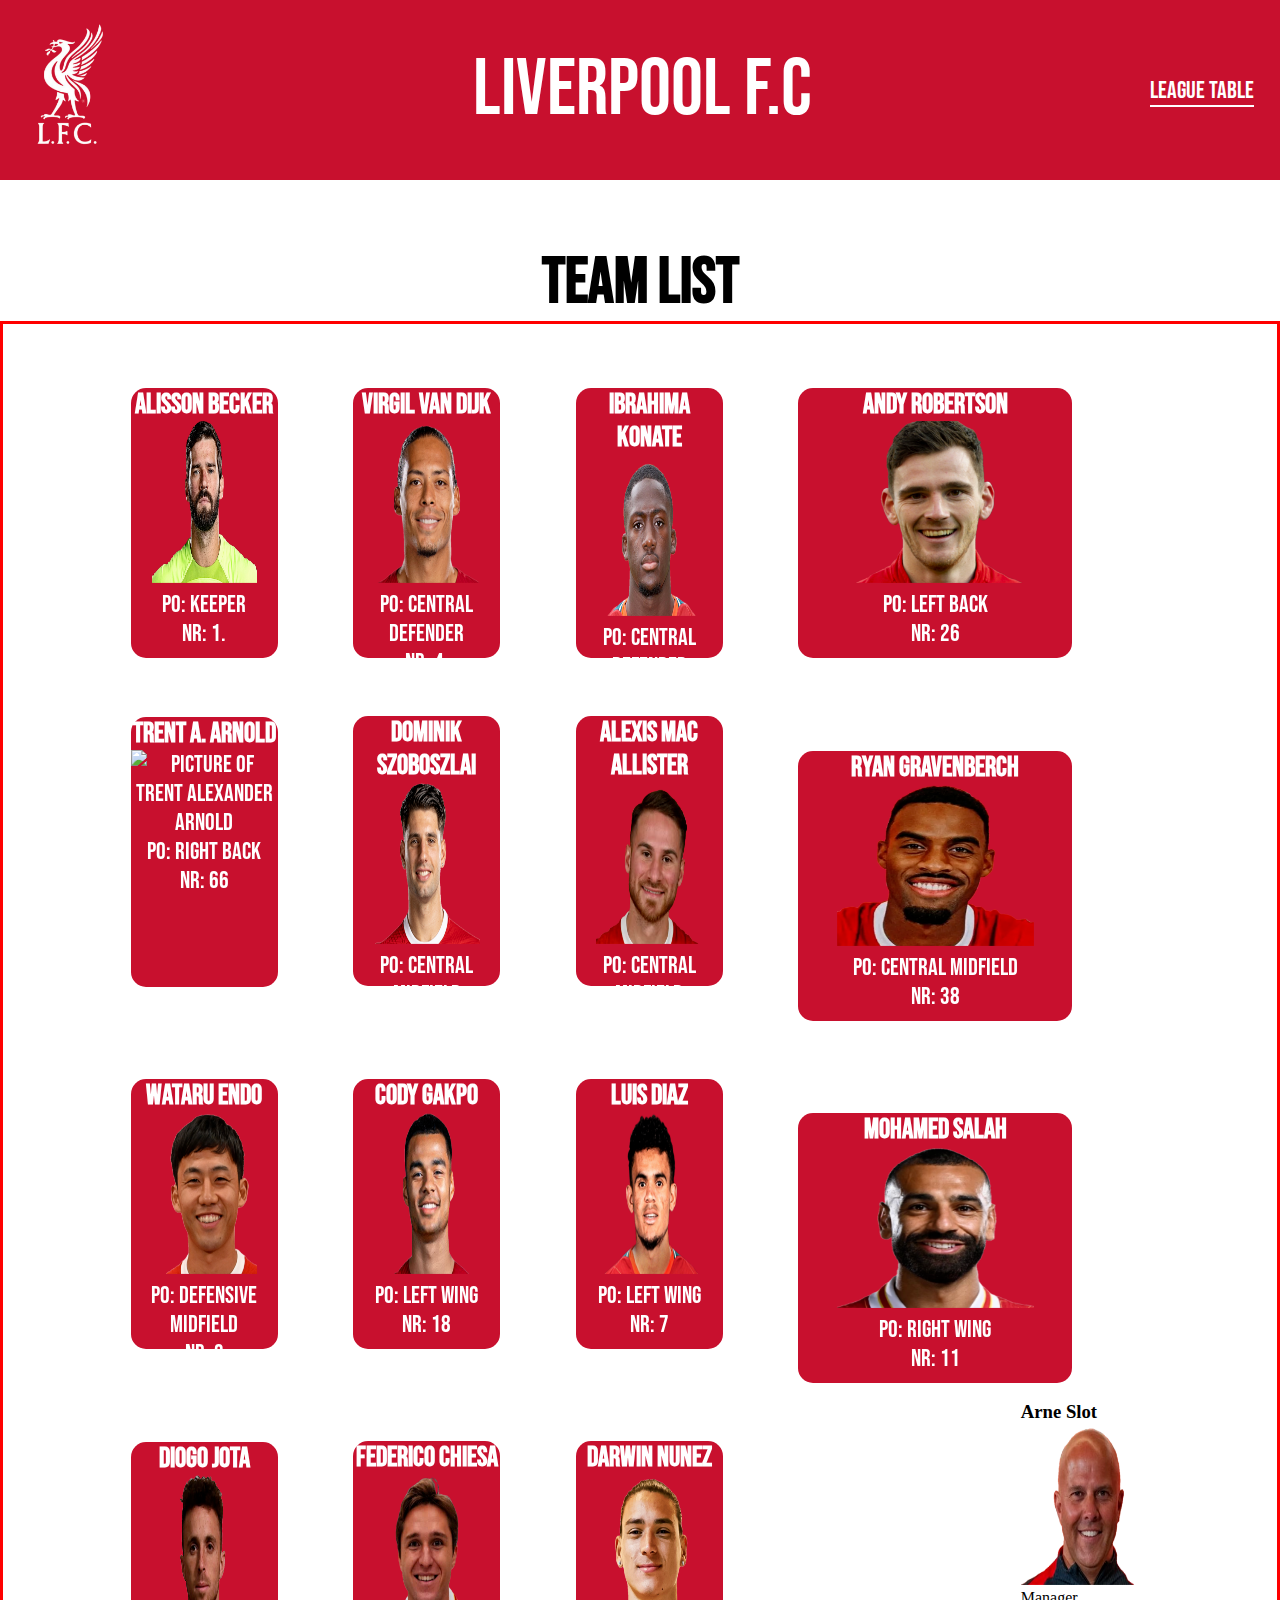
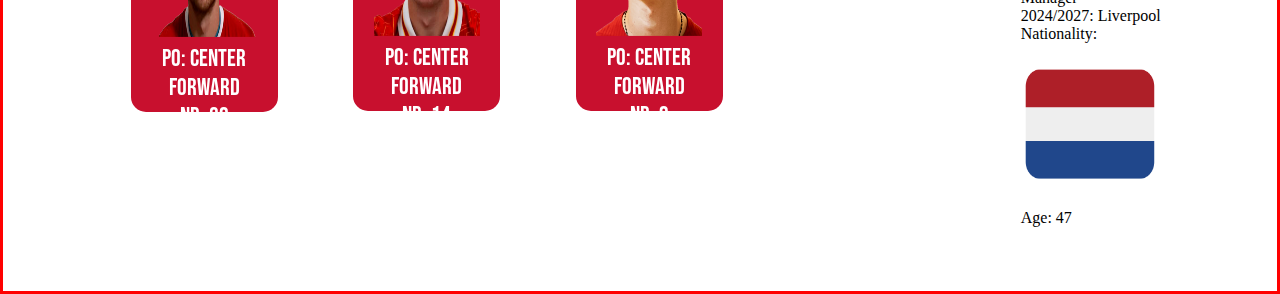
==== index.html @ 2ce4c12c "added the manager of the team" ====
<!DOCTYPE html>
<html lang="en">
<head>
    <meta charset="UTF-8">
    <meta name="viewport" content="width=device-width, initial-scale=1.0">
    <link rel="stylesheet" href="css/style.css">
    <title>Liverpool F.C</title>
</head>
<body>
    <!-- Header Section -->
    <header>
        <section class="header__section">
            <figure class="header__logo">
                <img src="/assets/logo/LFC logo.png" alt="liverpool fc logo" class="header__logo-img">
            </figure>
            <div role="heading" class="header__heading">Liverpool F.C</div>
            <nav class="header__nav">
                <ul class="header__nav-list">
                    <li><a href="#">League Table</a></li>
                </ul>
            </nav>
        </section>
    </header>
    
    <!-- Main Section -->
    <main>
        <header class="main__heading">
            <h1>Team List</h1>
        </header>
    
        <!-- Team Section -->
        <section class="team">
            <!-- Goalkeeper Section -->
            <section class="team__goalkeeper">
                <section class="team__goalkeeper-front">
                    <h3>Alisson Becker</h3>
                    <figure class="team__player-image">
                        <img src="/assets/images/alisson becker.png" alt="picture of Allison Becker">
                    </figure>
                    <p>PO: Keeper</p>
                    <p>NR: 1.</p>
                </section>
                <section class="team__goalkeeper-back">
                    <figure class="team__player-nationality">
                        <figcaption>Nationality:</figcaption>
                        <img src="/assets/images/brasil.png" alt="brazil flag image">
                    </figure>
                    <p>Age: 32</p>
                </section>
            </section>

            <!-- Defender Section -->
    
            <!-- Virgil Van Dijk Section -->
            <section class="team__defender team__defender--one">
                <section class="team__defender-front">
                    <h3>Virgil Van Dijk</h3>
                    <figure class="team__player-image">
                        <img src="/assets/images/virgil van dijk.png" alt="Picture of Virgil Van Dijk">
                    </figure>
                    <p>PO: Central defender</p>
                    <p>NR: 4.</p>
                </section>
                <section class="team__defender-back">
                    <figure class="team__player-nationality">
                        <figcaption>Nationality:</figcaption>
                        <img src="/assets/images/nederland.png" alt="Picture of Dutch flag">
                    </figure>
                    <p>Age: 33</p>
                </section>
            </section>
    
            <!-- Ibrahima Konaté Section -->
            <section class="team__defender team__defender--two">
                <section class="team__defender-front">
                    <h3>Ibrahima Konate</h3>
                    <figure class="team__player-image">
                        <img src="/assets/images/ibrahima konaté.png" alt="Picture of Ibrahima Konaté">
                    </figure>
                    <p>PO: Central defender</p>
                    <p>NR: 5</p>
                </section>
                <section class="team__defender-back">
                    <figure class="team__player-nationality">
                        <figcaption>Nationality:</figcaption>
                        <img src="/assets/images/french.png" alt="Picture of the French flag">
                    </figure>
                    <p>Age: 25</p>
                </section>
            </section>
    
            <!-- Andy Robertson Section -->
            <section class="team__defender team__defender--three">
                <section class="team__defender-front">
                    <h3>Andy Robertson</h3>
                    <figure class="team__player-image">
                        <img src="/assets/images/andy robertson.png" alt="Picture of Andy Robertson">
                    </figure>
                    <p>PO: Left back</p>
                    <p>NR: 26</p>
                </section>
                <section class="team__defender-back">
                    <figure class="team__player-nationality">
                        <figcaption>Nationality:</figcaption>
                        <img src="/assets/images/scotland.png" alt="Picture of the Scottish flag">
                    </figure>
                    <p>Age: 30</p>
                </section>
            </section>
    
            <!-- Trent Alexander-Arnold Section -->
            <section class="team__defender team__defender--four">
                <section class="team__defender-front">
                    <h3>Trent A. Arnold</h3>
                    <figure class="team__player-image">
                        <img src="/assets/images/Trent Arnold.png" alt="Picture of Trent Alexander Arnold">
                    </figure>
                    <p>PO: Right back</p>
                    <p>NR: 66</p>
                </section>
                <section class="team__defender-back">
                    <figure class="team__player-nationality">
                        <figcaption>Nationality:</figcaption>
                        <img src="/assets/images/storbrittania.png" alt="Picture of the English flag">
                    </figure>
                    <p>Age: 26</p>
                </section>
            </section>

            <!-- Midfield Section -->

            <!-- Dominik Szoboszlai Section -->
            <section class="team__midfield team__midfield--one">
                <section class="team__midfield-front">
                    <h3>Dominik Szoboszlai</h3>
                    <figure class="team__player-image">
                        <img src="/assets/images/dominik szoboszlai.png" alt="Picture of dominik Szoboszlai">
                    </figure>
                    <p>PO: Central Midfield</p>
                    <p>NR: 8</p>
                </section>
                <section class="team__midfield-back">
                    <figure class="team__player-nationality">
                        <figcaption>Nationality:</figcaption>
                        <img src="/assets/images/Ungarn.png" alt="Picture of the hungary flag">
                    </figure>
                    <p>Age: 24</p>
                </section>
            </section>

            <!-- Alexis Mac Allister Section -->
            <section class="team__midfield team__midfield--two">
                <section class="team__midfield-front">
                    <h3>Alexis mac Allister</h3>
                    <figure class="team__player-image">
                        <img src="/assets/images/alexis mac allister.png" alt="Picture of alexis Mac Allister">
                    </figure>
                    <p>PO: Central Midfield</p>
                    <p>NR: 10</p>
                </section>
                <section class="team__midfield-back">
                    <figure class="team__player-nationality">
                        <figcaption>Nationality:</figcaption>
                        <img src="/assets/images/Argentina.png" alt="Picture of the argentinian flag">
                    </figure>
                    <p>Age: 25</p>
                </section>
            </section>

            <!-- Ryan Gravenberch Section-->
            <section class="team__midfield team__midfield--three">
                <section class="team__midfield-front">
                    <h3>Ryan Gravenberch</h3>
                    <figure class="team__player-image">
                        <img src="/assets/images/ryan gravenberch.png" alt="Picture of Ryan Gravenberch">
                    </figure>
                    <p>PO: Central Midfield</p>
                    <p>NR: 38</p>
                </section>
                <section class="team__midfield-back">
                    <figure class="team__player-nationality">
                        <figcaption>Nationality:</figcaption>
                        <img src="/assets/images/nederland.png" alt="Picture of the Dutch flag">
                    </figure>
                    <p>Age: 22</p>
                </section>
            </section>

            <!--  Wataru Endo Section -->
            <section class="team__midfield team__midfield--four">
                <section class="team__midfield-front">
                    <h3>Wataru Endo</h3>
                    <figure class="team__player-image">
                        <img src="/assets/images/wataru endo.png" alt="Picture of Wataru Endo">
                    </figure>
                    <p>PO: Defensive Midfield</p>
                    <p>NR: 3</p>
                </section>
                <section class="team__midfield-back">
                    <figure class="team__player-nationality">
                        <figcaption>Nationality:</figcaption>
                        <img src="/assets/images/japan.png" alt="Picture of the flag of Japan">
                    </figure>
                    <p>Age: 31</p>
                </section>
            </section>

            <!-- Forward Section -->

            <!-- Cody Gakpo Section -->
            <section class="team__forward team__forward--one">
                <section class="team__forward-front">
                    <h3>Cody Gakpo</h3>
                    <figure class="team__player-image">
                        <img src="/assets/images/cody gakpo.png" alt="Picture of Cody Gakpo">
                    </figure>
                    <p>PO: Left Wing</p>
                    <p>NR: 18</p>
                </section>
                <section class="team__forward-back">
                    <figure class="team__player-nationality">
                        <figcaption>Nationality:</figcaption>
                        <img src="/assets/images/nederland.png" alt="Picture of the Dutch flag">
                    </figure>
                    <p>Age: 25</p>
                </section>
            </section>

             <!-- Luis Diaz Section -->
            <section class="team__forward team__forward--two">
                <section class="team__forward-front">
                    <h3>Luis Diaz</h3>
                    <figure class="team__player-image">
                        <img src="/assets/images/luis diaz.png" alt="Picture of luis diaz">
                    </figure>
                    <p>PO: Left Wing</p>
                    <p>NR: 7</p>
                </section>
                <section class="team__forward-back">
                    <figure class="team__player-nationality">
                        <figcaption>Nationality:</figcaption>
                        <img src="/assets/images/Colombia.png" alt="Picture of the colombian flag">
                    </figure>
                    <p>Age: 27</p>
                </section>
            </section>

            <!-- Mohamed Salah Section -->
            <section class="team__forward team__forward--three">
                <section class="team__forward-front">
                    <h3>Mohamed Salah</h3>
                    <figure class="team__player-image">
                        <img src="/assets/images/mohamed salah.png" alt="Picture of Mohamed Salah">
                    </figure>
                    <p>PO: Right Wing</p>
                    <p>NR: 11</p>
                </section>
                <section class="team__forward-back">
                    <figure class="team__player-nationality">
                        <figcaption>Nationality:</figcaption>
                        <img src="/assets/images/Egypt.png" alt="Picture of the egyptian flag">
                    </figure>
                    <p>Age: 32</p>
                </section>
            </section>
            
            <!-- Diogo jota Section -->
             <section class="team__forward team__forward--four">
                <section class="team__forward-front">
                    <h3>Diogo Jota</h3>
                    <figure class="team__player-image">
                        <img src="/assets/images/diogo jota.png" alt="Picture of Diogo Jota">
                    </figure>
                    <p>PO: Center Forward</p>
                    <p>NR: 20</p>
                </section>
                <section class="team__forward-back">
                    <figure class="team__player-nationality">
                        <figcaption>Nationality:</figcaption>
                        <img src="/assets/images/Portugal.png" alt="Picture of the portugal Flag">
                    </figure>
                    <p>Age: 28</p>
                </section>
             </section>

             <!-- Federico Chiesa Section -->
              <section class="team__forward team__forward--five">
                <section class="team__forward-front">
                    <h3>Federico Chiesa</h3>
                    <figure class="team__player-image">
                        <img src="/assets/images/federico chiesa.png" alt="Picture of Federico Chiesa">
                    </figure>
                    <p>PO: Center Forward</p>
                    <p>NR: 14</p>
                </section>
                <section class="team__forward-back">
                    <figure class="team__player-nationality">
                        <figcaption>Nationality</figcaption>
                        <img src="/assets/images/Italia.png" alt="Picture of the Italian flag">
                    </figure>
                    <p>Age: 27</p>
                </section>
              </section>

              <!-- Darwin Nunez Section -->
               <section class="team__forward team__forward--six">
                <section class="team__forward-front">
                    <h3>Darwin Nunez</h3>
                    <figure class="team__player-image">
                        <img src="/assets/images/darwin nunez.png" alt="Picture of Darwin Nunez">
                    </figure>
                    <p>PO: Center Forward</p>
                    <p>NR: 9</p>
                </section>
                <section class="team__forward-back">
                    <figure class="team__player-nationality">
                        <figcaption>Nationality:</figcaption>
                        <img src="/assets/images/Uruguay.png" alt="Picture of the uruguay flag">
                    </figure>
                    <p>Age: 25</p>
                </section>
               </section>

                <!-- Manager Section -->

                 <!-- Arne Slot Section -->
                  <section class="team__manager--one">
                    <section class="team__manager-front">
                        <h3>Arne Slot</h3>
                        <figure class="team__player-image">
                            <img src="/assets/images/arne slot.png" alt="Picture of Arne Slot">
                        </figure>
                        <p>Manager</p>
                        <p>2024/2027: Liverpool</p>
                    </section>
                    <section class="team__manager-back">
                        <figure class="team__player-nationality">
                            <figcaption>Nationality:</figcaption>
                            <img src="/assets/images/nederland.png" alt="Picture of the Dutch flag">
                        </figure>
                        <p>Age: 47</p>
                    </section>
                  </section>
        </section>
    </main>
</body>
</html>
---- css/style.css ----
/* Universal styles */
* {
    box-sizing: border-box;
    margin: 0;
    padding: 0;
}
@font-face {
    font-family: "bebas";
    src: url("/assets/fonts/bebas-regular.ttf") format(truetype);
}
body {

}
/* Header */
header {
    position: sticky;
    z-index: 100;
    top: 0;
}

.header__section {
    display: flex;
    justify-content: space-between;
    background-color: rgb(200, 16, 46);
    width: 100%;
    height: 20vh;
}

.header__logo {
    align-content: center;
}

.header__logo-img {
    height: 15vh;
    width: 100%;
}

.header__heading {
    font-family: "bebas";
    font-size: 5rem;
    color: white;
    align-self: center;
}

.header__nav {
    align-self: center;
    font-size: 1.5rem;
    margin-right: 2%;
}

.header__nav-list {
    font-family: "bebas";
    list-style-type: none;
    cursor: pointer;
}

.header__nav-list a {
    color: white;
    text-decoration: none;
    border-bottom: 2px solid white;
}

.header__nav-list a:hover {
    animation-delay: 400ms;
    color: blue;
}

/* Main section */

/* Main Header */
.main__heading {
    font-family: "bebas";
    text-align: center;
    font-size: 2rem;
    padding-top: 5%;
    position: static;
}

/* Team section styles */
.team {
    border: 3px solid red;
    padding: 5% 5% 5% 10%;
    display: grid;
    grid-template-columns: repeat(12, 1fr);
}
.team__player-image img, .team__player-nationality img {
    height: 18vh;
    width: 72%;
}

/* Goalkeeper styles */
.team__goalkeeper {
    transform-style: preserve-3d;
    perspective: 1000px;
    height: 32vh;
    width: 100%;
    grid-column: 1 / span 11;
    grid-row: 1;
    padding: 0;
    margin: 0;
    position: relative;
}

.team__goalkeeper-front, .team__goalkeeper-back {
    border-radius: 15px;
    background-color: rgb(200, 16, 46);
    height: 30vh;
    width: 18%;
    font-family: "bebas";
    font-size: 1.5rem;
    color: white;
    text-align: center;
    backface-visibility: hidden;
    position: absolute;
    top: 0;
    left: 0;
    transition: transform 0.8s ease;
}

.team__goalkeeper-front {
    transform: rotateY(0deg);
}

.team__goalkeeper-back {
    transform: rotateY(180deg);
}

.team__goalkeeper-front:hover {
    transform: rotateY(-180deg);
}

.team__goalkeeper-front:hover ~ .team__goalkeeper-back {
    transform: rotateY(0deg);
}


/* Defender styles */

/* Virgil Van Dijk Section */
.team__defender--one {
    transform-style: preserve-3d;
    perspective: 1000px;
    height: 32vh;
    width: 100%;
    grid-column: 4 / span 11;
    grid-row: 1;
    padding: 0;
    margin: 0;
    position: relative;
}

.team__defender-front, .team__defender-back {
    border-radius: 15px;
    background-color: rgb(200, 16, 46);
    height: 30vh;
    width: 22%;
    font-family: "bebas";
    font-size: 1.5rem;
    color: white;
    text-align: center;
    backface-visibility: hidden;
    position: absolute;
    top: 0;
    left: 0;
    transition: transform 0.8s ease;
}

.team__defender-front {
    transform: rotateY(0deg);
}

.team__defender-back {
    transform: rotateY(180deg);
}

.team__defender-front:hover {
    transform: rotateY(-180deg);
}

.team__defender-front:hover ~ .team__defender-back {
    transform: rotateY(0deg);
}

/* Ibrahima Konaté Section */
.team__defender--two {
    transform-style: preserve-3d;
    perspective: 1000px;
    height: 32vh;
    width: 100%;
    grid-column: 7 / span 11;
    grid-row: 1;
    padding: 0;
    margin: 0;
    position: relative;
}

.team__defender--two .team__defender-front, .team__defender--two .team__defender-back {
    border-radius: 15px;
    background-color: rgb(200, 16, 46);
    height: 30vh;
    width: 33%;
    font-family: "bebas";
    font-size: 1.5rem;
    color: white;
    text-align: center;
    backface-visibility: hidden;
    position: absolute;
    top: 0;
    left: 0;
    transition: transform 0.8s ease;
}

.team__defender--two .team__defender-front {
    transform: rotateY(0deg);
}

.team__defender--two .team__defender-back {
    transform: rotateY(180deg);
}

.team__defender--two .team__defender-front:hover {
    transform: rotateY(-180deg);
}

.team__defender--two .team__defender-front:hover ~ .team__defender-back {
    transform: rotateY(0deg);
}

/* Andy Robertson Section */
.team__defender--three {
    transform-style: preserve-3d;
    perspective: 1000px;
    height: 32vh;
    width: 100%;
    grid-column: 10 / span 11;
    grid-row: 1;
    padding: 0;
    margin: 0;
    position: relative;
}

.team__defender--three .team__defender-front, .team__defender--three .team__defender-back {
    border-radius: 15px;
    background-color: rgb(200, 16, 46);
    height: 30vh;
    width: 66%;
    font-family: "bebas";
    font-size: 1.5rem;
    color: white;
    text-align: center;
    backface-visibility: hidden;
    position: absolute;
    top: 0;
    left: 0;
    transition: transform 0.8s ease;
}

.team__defender--three .team__defender-front {
    transform: rotateY(0deg);
}

.team__defender--three .team__defender-back {
    transform: rotateY(180deg);
}

.team__defender--three .team__defender-front:hover {
    transform: rotateY(-180deg);
}

.team__defender--three .team__defender-front:hover ~ .team__defender-back {
    transform: rotateY(0deg);
}

/* Trent Alexander-Arnold Section */
.team__defender--four {
    transform-style: preserve-3d;
    perspective: 1000px;
    height: 32vh;
    width: 100%;
    grid-column: 1 / span 11;
    grid-row: 2;
    padding: 0;
    margin-top: 5%;
    position: relative;
}

.team__defender--four .team__defender-front, .team__defender--four .team__defender-back {
    border-radius: 15px;
    background-color: rgb(200, 16, 46);
    height: 30vh;
    width: 18%;
    font-family: "bebas";
    font-size: 1.5rem;
    color: white;
    text-align: center;
    backface-visibility: hidden;
    position: absolute;
    top: 0;
    left: 0;
    transition: transform 0.8s ease;
}

.team__defender--four .team__defender-front {
    transform: rotateY(0deg);
}

.team__defender--four .team__defender-back {
    transform: rotateY(180deg);
}

.team__defender--four .team__defender-front:hover {
    transform: rotateY(-180deg);
}

.team__defender--four .team__defender-front:hover ~ .team__defender-back {
    transform: rotateY(0deg);
}

/* Midfielder styles */

/* dominik szoboszlai section */
.team__midfield--one {
    transform-style: preserve-3d;
    perspective: 1000px;
    height: 32vh;
    width: 100%;
    grid-column: 4 / span 11;
    grid-row: 2;
    padding: 0;
    margin-top: 6%;
    position: relative;
}

.team__midfield-front, .team__midfield-back {
    border-radius: 15px;
    background-color: rgb(200, 16, 46);
    height: 30vh;
    width: 22%;
    font-family: "bebas";
    font-size: 1.5rem;
    color: white;
    text-align: center;
    backface-visibility: hidden;
    position: absolute;
    top: 0;
    left: 0;
    transition: transform 0.8s ease;
}

.team__midfield-front {
    transform: rotateY(0deg);
}

.team__midfield-back {
    transform: rotateY(180deg);
}

.team__midfield-front:hover {
    transform: rotateY(-180deg);
}

.team__midfield-front:hover ~ .team__midfield-back {
    transform: rotateY(0deg);
}

/* Alexsis Mac Allister Section */
.team__midfield--two {
    transform-style: preserve-3d;
    perspective: 1000px;
    height: 32vh;
    width: 100%;
    grid-column: 7 / span 11;
    grid-row: 2;
    padding: 0;
    margin-top: 9%;
    position: relative;
}

.team__midfield--two .team__midfield-front, .team__midfield--two .team__midfield-back {
    border-radius: 15px;
    background-color: rgb(200, 16, 46);
    height: 30vh;
    width: 33%;
    font-family: "bebas";
    font-size: 1.5rem;
    color: white;
    text-align: center;
    backface-visibility: hidden;
    position: absolute;
    top: 0;
    left: 0;
    transition: transform 0.8s ease;
}

.team__midfield--two .team__midfield-front {
    transform: rotateY(0deg);
}

.team__midfield--two .team__midfield-back {
    transform: rotateY(180deg);
}

.team__midfield--two .team__midfield-front:hover {
    transform: rotateY(-180deg);
}

.team__midfield--two .team__midfield-front:hover ~ .team__midfield-back {
    transform: rotateY(0deg);
}

/* Ryan Gravenberch Section */

.team__midfield--three {
    transform-style: preserve-3d;
    perspective: 1000px;
    height: 32vh;
    width: 100%;
    grid-column: 10 / span 11;
    grid-row: 2;
    padding: 0;
    margin-top: 18%;
    position: relative;
}

.team__midfield--three .team__midfield-front, .team__midfield--three .team__midfield-back {
    border-radius: 15px;
    background-color: rgb(200, 16, 46);
    height: 30vh;
    width: 66%;
    font-family: "bebas";
    font-size: 1.5rem;
    color: white;
    text-align: center;
    backface-visibility: hidden;
    position: absolute;
    top: 0;
    left: 0;
    transition: transform 0.8s ease;
}

.team__midfield--three .team__midfield-front {
    transform: rotateY(0deg);
}

.team__midfield--three .team__midfield-back {
    transform: rotateY(180deg);
}

.team__midfield--three .team__midfield-front:hover {
    transform: rotateY(-180deg);
}

.team__midfield--three .team__midfield-front:hover ~ .team__midfield-back {
    transform: rotateY(0deg);
}

/* Wataru Endo Section */

.team__midfield--four {
    transform-style: preserve-3d;
    perspective: 1000px;
    height: 32vh;
    width: 100%;
    grid-column: 1 / span 11;
    grid-row: 3;
    padding: 0;
    margin-top: 5%;
    position: relative;
}

.team__midfield--four .team__midfield-front, .team__midfield--four .team__midfield-back {
    border-radius: 15px;
    background-color: rgb(200, 16, 46);
    height: 30vh;
    width: 18%;
    font-family: "bebas";
    font-size: 1.5rem;
    color: white;
    text-align: center;
    backface-visibility: hidden;
    position: absolute;
    top: 0;
    left: 0;
    transition: transform 0.8s ease;
}

.team__midfield--four .team__midfield-front {
    transform: rotateY(0deg);
}

.team__midfield--four .team__midfield-back {
    transform: rotateY(180deg);
}

.team__midfield--four .team__midfield-front:hover {
    transform: rotateY(-180deg);
}

.team__midfield--four .team__midfield-front:hover ~ .team__midfield-back {
    transform: rotateY(0deg);
}

/* Forward styles */

/* Cody Gakpo Section */
.team__forward--one {
    transform-style: preserve-3d;
    perspective: 1000px;
    height: 32vh;
    width: 100%;
    grid-column: 4 / span 11;
    grid-row: 3;
    padding: 0;
    margin-top: 6%;
    position: relative;
}

.team__forward-front, .team__forward-back {
    border-radius: 15px;
    background-color: rgb(200, 16, 46);
    height: 30vh;
    width: 22%;
    font-family: "bebas";
    font-size: 1.5rem;
    color: white;
    text-align: center;
    backface-visibility: hidden;
    position: absolute;
    top: 0;
    left: 0;
    transition: transform 0.8s ease;
}

.team__forward-front {
    transform: rotateY(0deg);
}

.team__forward-back {
    transform: rotateY(180deg);
}

.team__forward-front:hover {
    transform: rotateY(-180deg);
}

.team__forward-front:hover ~ .team__forward-back {
    transform: rotateY(0deg);
}

/* Luis Diaz Section */

.team__forward--two {
    transform-style: preserve-3d;
    perspective: 1000px;
    height: 32vh;
    width: 100%;
    grid-column: 7 / span 11;
    grid-row: 3;
    padding: 0;
    margin-top: 9%;
    position: relative;
}

.team__forward--two .team__forward-front, .team__forward--two .team__forward-back {
    border-radius: 15px;
    background-color: rgb(200, 16, 46);
    height: 30vh;
    width: 33%;
    font-family: "bebas";
    font-size: 1.5rem;
    color: white;
    text-align: center;
    backface-visibility: hidden;
    position: absolute;
    top: 0;
    left: 0;
    transition: transform 0.8s ease;
}

.team__forward--two .team__forward-front {
    transform: rotateY(0deg);
}

.team__forward--two .team__forward-back {
    transform: rotateY(180deg);
}

.team__forward--two .team__forward-front:hover {
    transform: rotateY(-180deg);
}

.team__forward--two .team__forward-front:hover ~ .team__forward-back {
    transform: rotateY(0deg);
}

/* Mohamed Salah Section */

.team__forward--three {
    transform-style: preserve-3d;
    perspective: 1000px;
    height: 32vh;
    width: 100%;
    grid-column: 10 / span 11;
    grid-row: 3;
    padding: 0;
    margin-top: 18%;
    position: relative;
}

.team__forward--three .team__forward-front, .team__forward--three .team__forward-back {
    border-radius: 15px;
    background-color: rgb(200, 16, 46);
    height: 30vh;
    width: 66%;
    font-family: "bebas";
    font-size: 1.5rem;
    color: white;
    text-align: center;
    backface-visibility: hidden;
    position: absolute;
    top: 0;
    left: 0;
    transition: transform 0.8s ease;
}

.team__forward--three .team__forward-front {
    transform: rotateY(0deg);
}

.team__forward--three .team__forward-back {
    transform: rotateY(180deg);
}

.team__forward--three .team__forward-front:hover {
    transform: rotateY(-180deg);
}

.team__forward--three .team__forward-front:hover ~ .team__forward-back {
    transform: rotateY(0deg);
}

/* diogo jota section */

.team__forward--four {
    transform-style: preserve-3d;
    perspective: 1000px;
    height: 32vh;
    width: 100%;
    grid-column: 1 / span 11;
    grid-row: 4;
    padding: 0;
    margin-top: 5%;
    position: relative;
}

.team__forward--four .team__forward-front, .team__forward--four .team__forward-back {
    border-radius: 15px;
    background-color: rgb(200, 16, 46);
    height: 30vh;
    width: 18%;
    font-family: "bebas";
    font-size: 1.5rem;
    color: white;
    text-align: center;
    backface-visibility: hidden;
    position: absolute;
    top: 0;
    left: 0;
    transition: transform 0.8s ease;
}

.team__forward--four .team__forward-front {
    transform: rotateY(0deg);
}

.team__forward--four .team__forward-back {
    transform: rotateY(180deg);
}

.team__forward--four .team__forward-front:hover {
    transform: rotateY(-180deg);
}

.team__forward--four .team__forward-front:hover ~ .team__forward-back {
    transform: rotateY(0deg);
}

/* federico chiesa section */
.team__forward--five {
    transform-style: preserve-3d;
    perspective: 1000px;
    height: 32vh;
    width: 100%;
    grid-column: 4 / span 11;
    grid-row: 4;
    padding: 0;
    margin-top: 6%;
    position: relative;
}

.team__forward--five .team__forward-front, .team__forward--five .team__forward-back {
    border-radius: 15px;
    background-color: rgb(200, 16, 46);
    height: 30vh;
    width: 22%;
    font-family: "bebas";
    font-size: 1.5rem;
    color: white;
    text-align: center;
    backface-visibility: hidden;
    position: absolute;
    top: 0;
    left: 0;
    transition: transform 0.8s ease;
}

.team__forward--five .team__forward-front {
    transform: rotateY(0deg);
}

.team__forward--five .team__forward-back {
    transform: rotateY(180deg);
}

.team__forward--five .team__forward-front:hover {
    transform: rotateY(-180deg);
}

.team__forward--five .team__forward-front:hover ~ .team__forward-back {
    transform: rotateY(0deg);
}

/* Darwin Nunez Section */
.team__forward--six {
    transform-style: preserve-3d;
    perspective: 1000px;
    height: 32vh;
    width: 100%;
    grid-column: 7 / span 11;
    grid-row: 4;
    padding: 0;
    margin-top: 9%;
    position: relative;
}

.team__forward--six .team__forward-front, .team__forward--six .team__forward-back {
    border-radius: 15px;
    background-color: rgb(200, 16, 46);
    height: 30vh;
    width: 33%;
    font-family: "bebas";
    font-size: 1.5rem;
    color: white;
    text-align: center;
    backface-visibility: hidden;
    position: absolute;
    top: 0;
    left: 0;
    transition: transform 0.8s ease;
}

.team__forward--six .team__forward-front {
    transform: rotateY(0deg);
}

.team__forward--six .team__forward-back {
    transform: rotateY(180deg);
}

.team__forward--six .team__forward-front:hover {
    transform: rotateY(-180deg);
}

.team__forward--six .team__forward-front:hover ~ .team__forward-back {
    transform: rotateY(0deg);
}
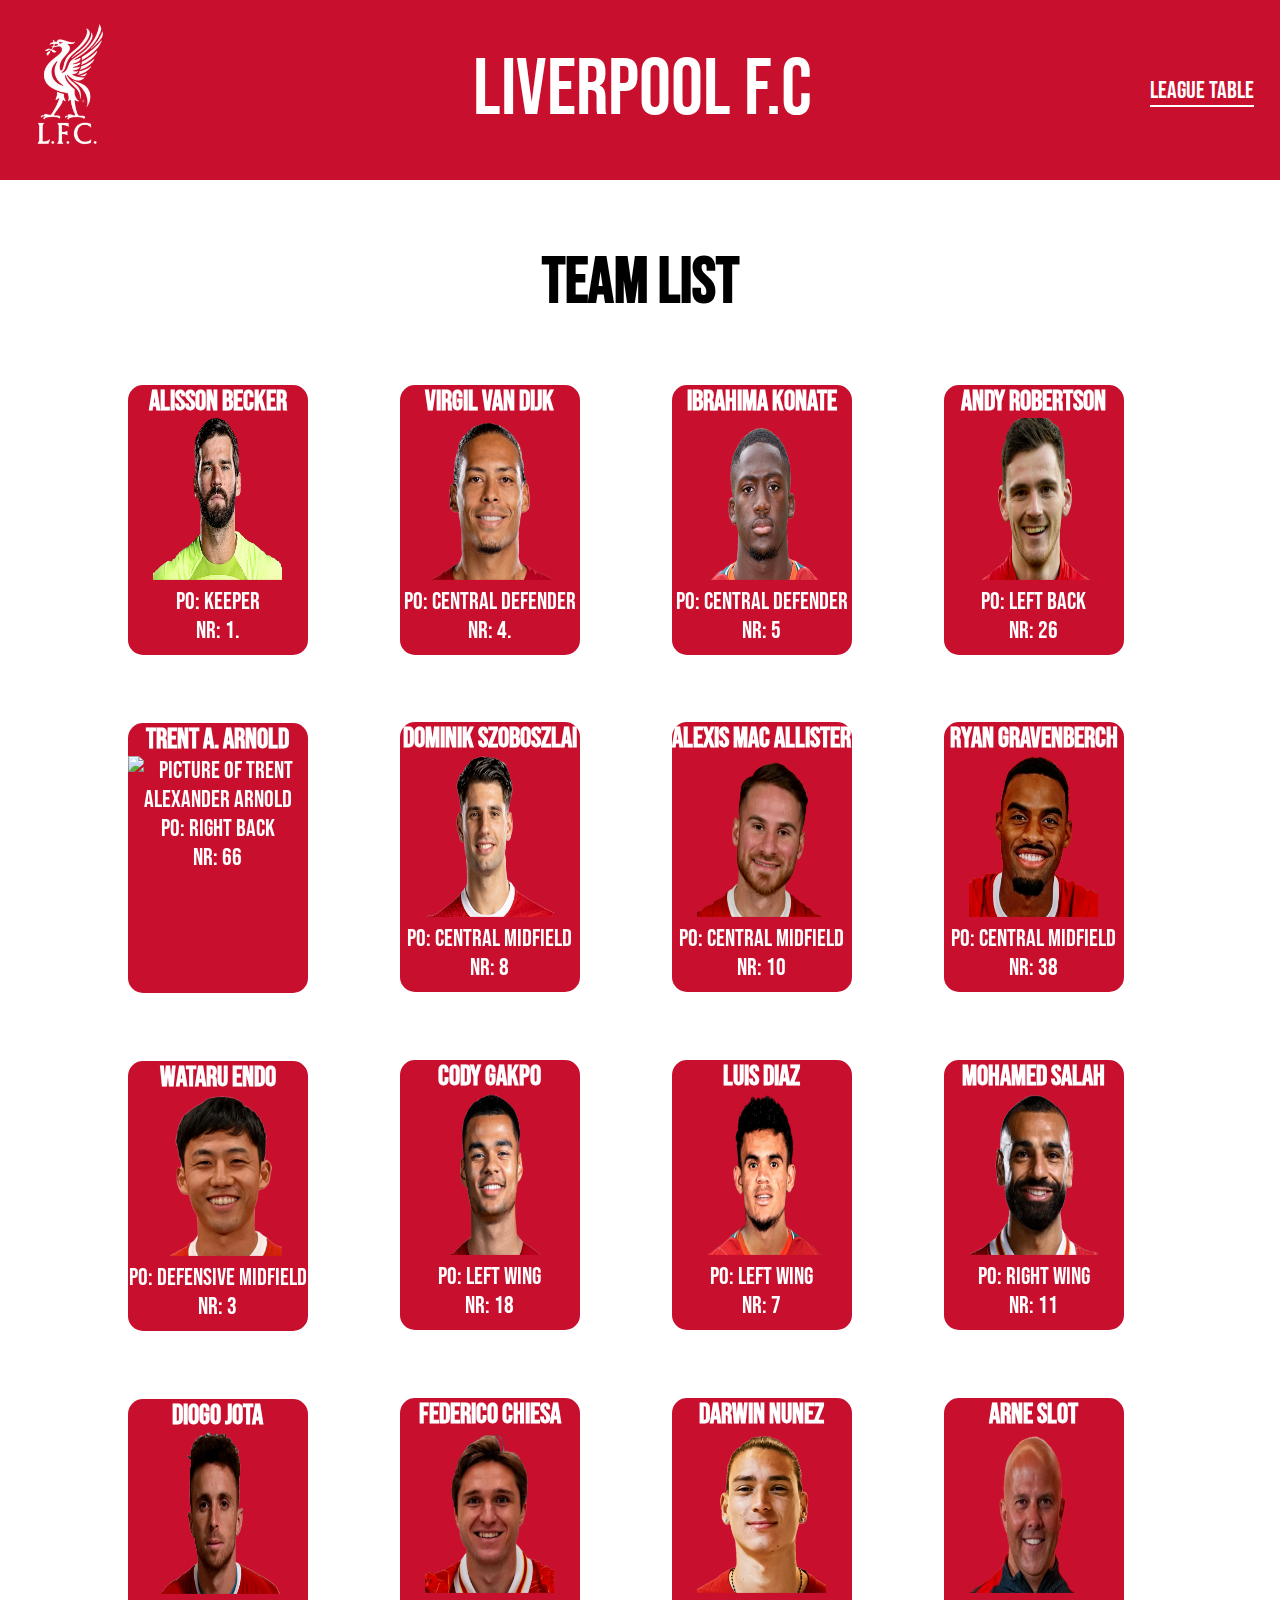
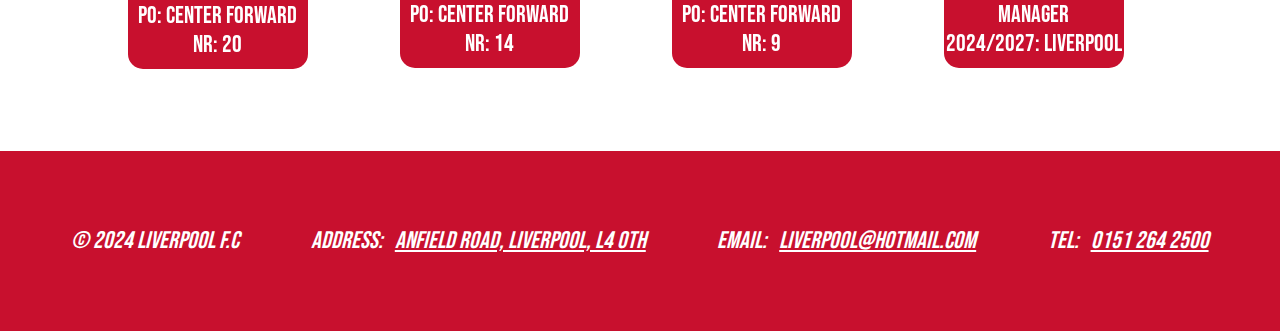
==== commit 8349f174: "added a footer and address element to all the info in the footer section" ====
--- a/index.html
+++ b/index.html
@@ -343,5 +343,17 @@
                   </section>
         </section>
     </main>
+
+    <!-- Footer Section -->
+    <footer>
+        <section class="contact">
+            <address class="contact__details">
+                <p class="contact__info-text">&copy 2024 Liverpool F.C</p>
+                <p class="contact__info-text">Address: <a href="#">Anfield Road, Liverpool, L4 0TH</a></p>
+                <p class="contact__info-text">Email: <a href="#">Liverpool@hotmail.com</a></p>
+                <p class="contact__info-text">Tel: <a href="#">0151 264 2500</a></p>
+            </address>
+        </section>
+    </footer>
 </body>
 </html>--- a/css/style.css
+++ b/css/style.css
@@ -8,9 +8,7 @@
     font-family: "bebas";
     src: url("/assets/fonts/bebas-regular.ttf") format(truetype);
 }
-body {
-
-}
+
 /* Header */
 header {
     position: sticky;
@@ -63,6 +61,7 @@
 .header__nav-list a:hover {
     animation-delay: 400ms;
     color: blue;
+    cursor: pointer;
 }
 
 /* Main section */
@@ -78,7 +77,7 @@
 
 /* Team section styles */
 .team {
-    border: 3px solid red;
+    /*border: 3px solid red;*/
     padding: 5% 5% 5% 10%;
     display: grid;
     grid-template-columns: repeat(12, 1fr);
@@ -86,6 +85,7 @@
 .team__player-image img, .team__player-nationality img {
     height: 18vh;
     width: 72%;
+    cursor: pointer;
 }
 
 /* Goalkeeper styles */
@@ -773,4 +773,77 @@
 
 .team__forward--six .team__forward-front:hover ~ .team__forward-back {
     transform: rotateY(0deg);
+}
+
+/* Manager Section */
+
+/* Arne Slot Section */
+.team__manager--one {
+    transform-style: preserve-3d;
+    perspective: 1000px;
+    height: 32vh;
+    width: 100%;
+    grid-column: 10 / span 11;
+    grid-row: 4;
+    padding: 0;
+    margin-top: 18%;
+    position: relative;
+}
+
+.team__manager--one .team__manager-front, .team__manager--one .team__manager-back {
+    border-radius: 15px;
+    background-color: rgb(200, 16, 46);
+    height: 30vh;
+    width: 66%;
+    font-family: "bebas";
+    font-size: 1.5rem;
+    color: white;
+    text-align: center;
+    backface-visibility: hidden;
+    position: absolute;
+    top: 0;
+    left: 0;
+    transition: transform 0.8s ease;
+}
+
+.team__manager--one .team__manager-front {
+    transform: rotateY(0deg);
+}
+
+.team__manager--one .team__manager-back {
+    transform: rotateY(180deg);
+}
+
+.team__manager--one .team__manager-front:hover {
+    transform: rotateY(-180deg);
+}
+
+.team__manager--one .team__manager-front:hover ~ .team__manager-back {
+    transform: rotateY(0deg);
+}
+
+/* Footer Section */
+.contact {
+    display: flex;
+    justify-content: center;
+    align-items: center;
+    background-color: rgb(200, 16, 46);
+    width: 100%;
+    height: 20vh;
+}
+.contact__details {
+    display: flex;
+    justify-content: space-evenly;
+    font-family: "bebas";
+    font-size: 1.5rem;
+    color: white;
+    width: 100%;
+}
+.contact__info-text a {
+    color: white;
+    margin-left: 0.5rem;
+}
+.contact__info-text a:hover {
+    color: blue;
+    cursor: pointer;
 }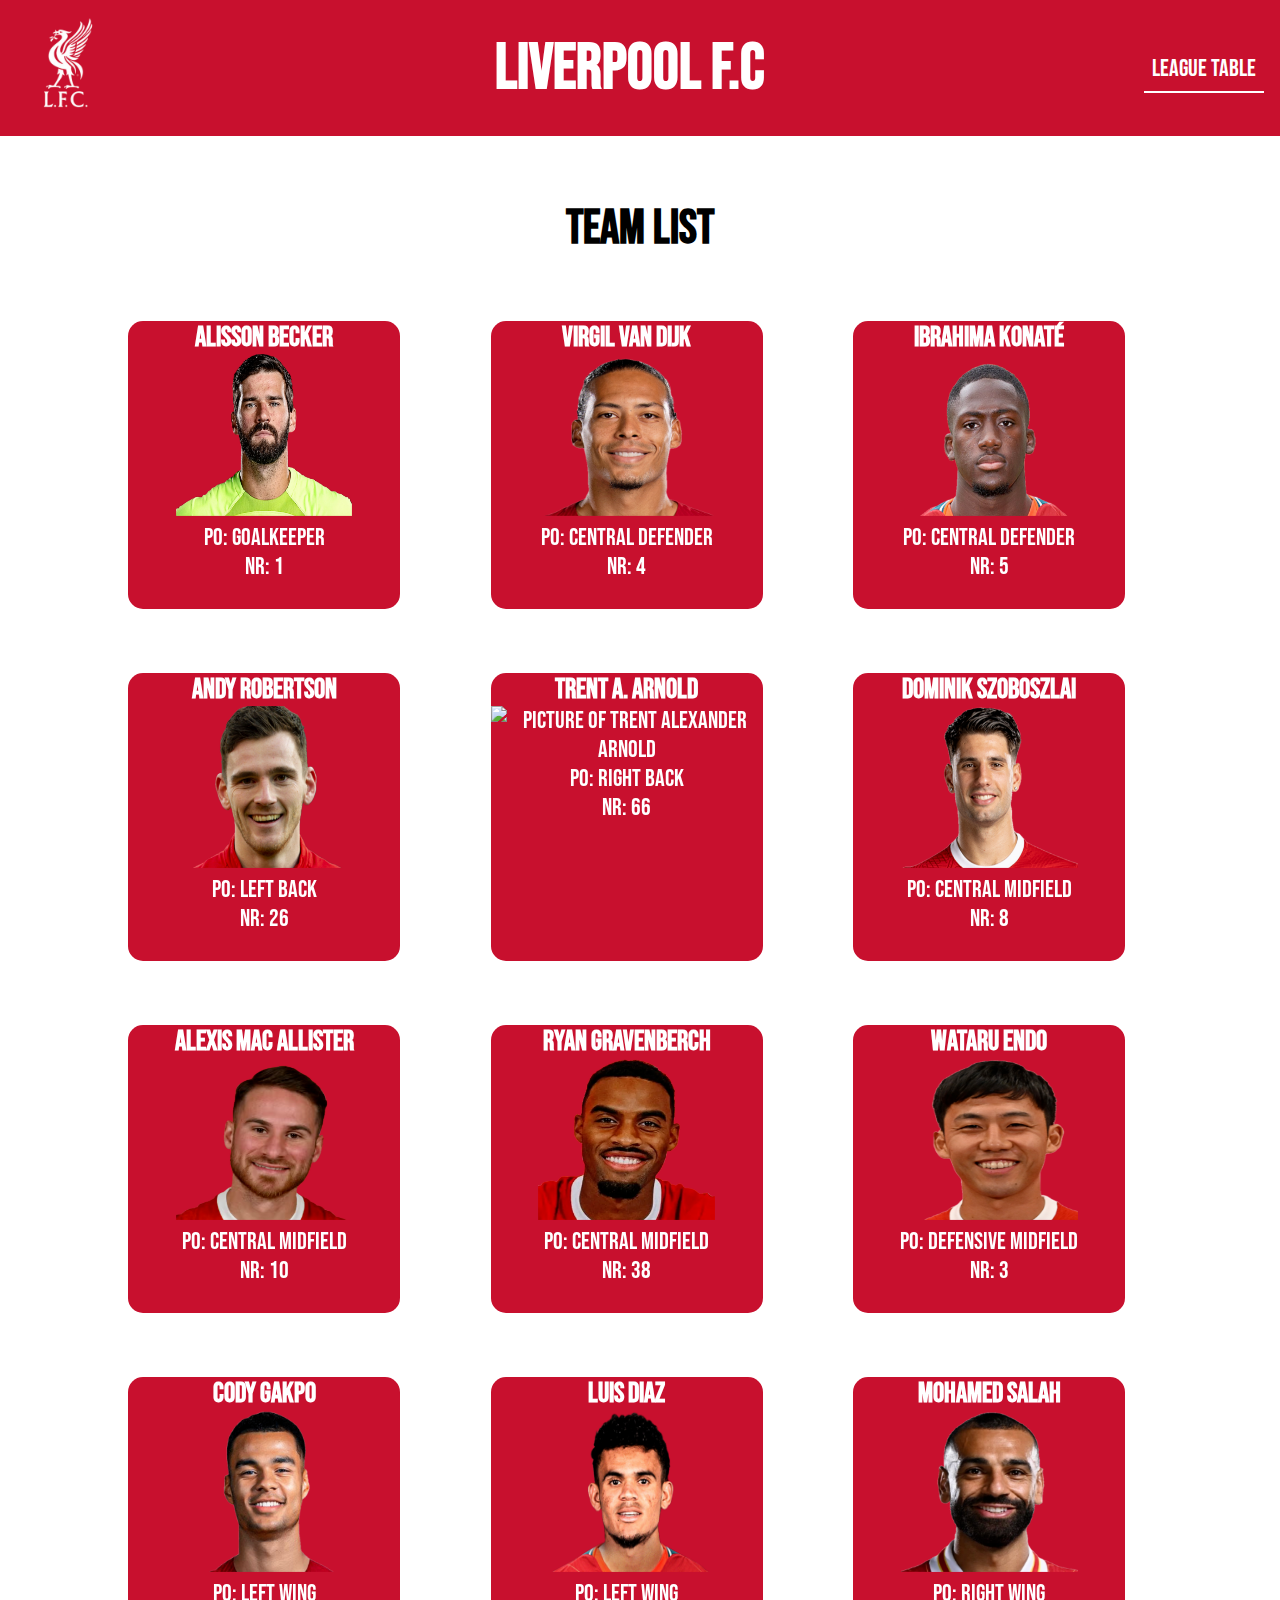
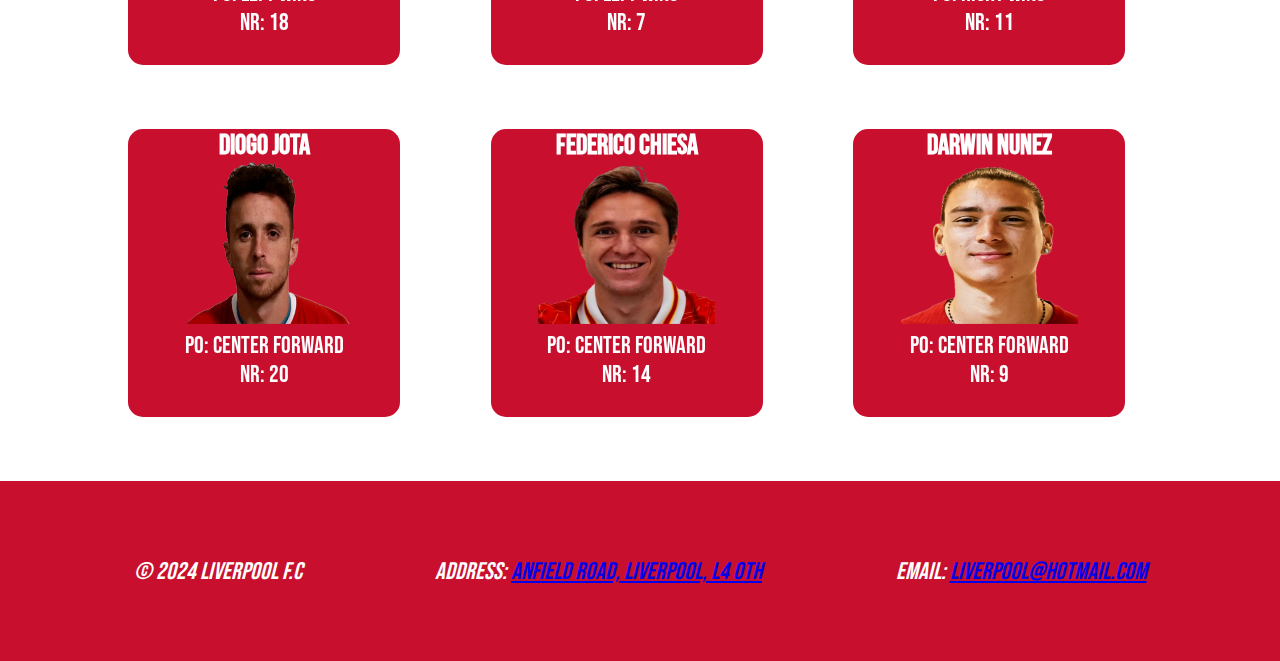
==== commit 80018d14: "restructured the whole html code so its more consise and so css can be made shorter" ====
--- a/index.html
+++ b/index.html
@@ -11,9 +11,9 @@
     <header>
         <section class="header__section">
             <figure class="header__logo">
-                <img src="/assets/logo/LFC logo.png" alt="liverpool fc logo" class="header__logo-img">
+                <img src="/assets/logo/LFC logo.png" alt="Liverpool FC logo" class="header__logo-img">
             </figure>
-            <div role="heading" class="header__heading">Liverpool F.C</div>
+            <h1 class="header__heading" role="heading">Liverpool F.C</h1>
             <nav class="header__nav">
                 <ul class="header__nav-list">
                     <li><a href="#">League Table</a></li>
@@ -21,326 +21,351 @@
             </nav>
         </section>
     </header>
-    
+
     <!-- Main Section -->
     <main>
+
+        <!-- Main Heading -->
         <header class="main__heading">
-            <h1>Team List</h1>
+            <h2>Team List</h2>
         </header>
-    
+
         <!-- Team Section -->
         <section class="team">
+
             <!-- Goalkeeper Section -->
-            <section class="team__goalkeeper">
-                <section class="team__goalkeeper-front">
-                    <h3>Alisson Becker</h3>
-                    <figure class="team__player-image">
-                        <img src="/assets/images/alisson becker.png" alt="picture of Allison Becker">
-                    </figure>
-                    <p>PO: Keeper</p>
-                    <p>NR: 1.</p>
-                </section>
-                <section class="team__goalkeeper-back">
-                    <figure class="team__player-nationality">
-                        <figcaption>Nationality:</figcaption>
-                        <img src="/assets/images/brasil.png" alt="brazil flag image">
-                    </figure>
-                    <p>Age: 32</p>
-                </section>
-            </section>
+            <article class="team__goalkeeper team__card">
+                <div class="team__card-inner">
+                    <div class="team__card-front">
+                        <header>
+                            <h3>Alisson Becker</h3>
+                        </header>
+                        <figure class="team__player-image">
+                            <img src="/assets/images/alisson becker.png" alt="Picture of Alisson Becker">
+                        </figure>
+                        <p>PO: Goalkeeper</p>
+                        <p>NR: 1</p>
+                    </div>
+                    <div class="team__card-back">
+                        <figure class="team__player-nationality">
+                            <figcaption>Nationality:</figcaption>
+                            <img src="/assets/images/brasil.png" alt="Brazil flag">
+                        </figure>
+                        <p>Age: 32</p>
+                    </div>
+                </div>
+            </article>
 
             <!-- Defender Section -->
-    
-            <!-- Virgil Van Dijk Section -->
-            <section class="team__defender team__defender--one">
-                <section class="team__defender-front">
-                    <h3>Virgil Van Dijk</h3>
-                    <figure class="team__player-image">
-                        <img src="/assets/images/virgil van dijk.png" alt="Picture of Virgil Van Dijk">
-                    </figure>
-                    <p>PO: Central defender</p>
-                    <p>NR: 4.</p>
-                </section>
-                <section class="team__defender-back">
-                    <figure class="team__player-nationality">
-                        <figcaption>Nationality:</figcaption>
-                        <img src="/assets/images/nederland.png" alt="Picture of Dutch flag">
-                    </figure>
-                    <p>Age: 33</p>
-                </section>
-            </section>
-    
-            <!-- Ibrahima Konaté Section -->
-            <section class="team__defender team__defender--two">
-                <section class="team__defender-front">
-                    <h3>Ibrahima Konate</h3>
-                    <figure class="team__player-image">
-                        <img src="/assets/images/ibrahima konaté.png" alt="Picture of Ibrahima Konaté">
-                    </figure>
-                    <p>PO: Central defender</p>
-                    <p>NR: 5</p>
-                </section>
-                <section class="team__defender-back">
-                    <figure class="team__player-nationality">
-                        <figcaption>Nationality:</figcaption>
-                        <img src="/assets/images/french.png" alt="Picture of the French flag">
-                    </figure>
-                    <p>Age: 25</p>
-                </section>
-            </section>
-    
-            <!-- Andy Robertson Section -->
-            <section class="team__defender team__defender--three">
-                <section class="team__defender-front">
-                    <h3>Andy Robertson</h3>
-                    <figure class="team__player-image">
-                        <img src="/assets/images/andy robertson.png" alt="Picture of Andy Robertson">
-                    </figure>
-                    <p>PO: Left back</p>
-                    <p>NR: 26</p>
-                </section>
-                <section class="team__defender-back">
-                    <figure class="team__player-nationality">
-                        <figcaption>Nationality:</figcaption>
-                        <img src="/assets/images/scotland.png" alt="Picture of the Scottish flag">
-                    </figure>
-                    <p>Age: 30</p>
-                </section>
-            </section>
-    
-            <!-- Trent Alexander-Arnold Section -->
-            <section class="team__defender team__defender--four">
-                <section class="team__defender-front">
-                    <h3>Trent A. Arnold</h3>
-                    <figure class="team__player-image">
-                        <img src="/assets/images/Trent Arnold.png" alt="Picture of Trent Alexander Arnold">
-                    </figure>
-                    <p>PO: Right back</p>
-                    <p>NR: 66</p>
-                </section>
-                <section class="team__defender-back">
-                    <figure class="team__player-nationality">
-                        <figcaption>Nationality:</figcaption>
-                        <img src="/assets/images/storbrittania.png" alt="Picture of the English flag">
-                    </figure>
-                    <p>Age: 26</p>
-                </section>
-            </section>
+            <article class="team__defender team__defender--one team__card">
+                <div class="team__card-inner">
+                    <div class="team__card-front">
+                        <header>
+                            <h3>Virgil Van Dijk</h3>
+                        </header>
+                        <figure class="team__player-image">
+                            <img src="/assets/images/virgil van dijk.png" alt="Picture of Virgil Van Dijk">
+                        </figure>
+                        <p>PO: Central Defender</p>
+                        <p>NR: 4</p>
+                    </div>
+                    <div class="team__card-back">
+                        <figure class="team__player-nationality">
+                            <figcaption>Nationality:</figcaption>
+                            <img src="/assets/images/nederland.png" alt="Dutch flag">
+                        </figure>
+                        <p>Age: 33</p>
+                    </div>
+                </div>
+            </article>
+
+            <article class="team__defender team__defender--two team__card">
+                <div class="team__card-inner">
+                    <div class="team__card-front">
+                        <header>
+                            <h3>Ibrahima Konaté</h3>
+                        </header>
+                        <figure class="team__player-image">
+                            <img src="/assets/images/ibrahima konaté.png" alt="Picture of Ibrahima Konaté">
+                        </figure>
+                        <p>PO: Central Defender</p>
+                        <p>NR: 5</p>
+                    </div>
+                    <div class="team__card-back">
+                        <figure class="team__player-nationality">
+                            <figcaption>Nationality:</figcaption>
+                            <img src="/assets/images/french.png" alt="French flag">
+                        </figure>
+                        <p>Age: 25</p>
+                    </div>
+                </div>
+            </article>
+
+            <article class="team__defender team__defender--three team__card">
+                <div class="team__card-inner">
+                    <div class="team__card-front">
+                        <header>
+                            <h3>Andy Robertson</h3>
+                        </header>
+                        <figure class="team__player-image">
+                            <img src="/assets/images/andy robertson.png" alt="Picture of Andy Robertson">
+                        </figure>
+                        <p>PO: Left Back</p>
+                        <p>NR: 26</p>
+                    </div>
+                    <div class="team__card-back">
+                        <figure class="team__player-nationality">
+                            <figcaption>Nationality:</figcaption>
+                            <img src="/assets/images/scotland.png" alt="Scottish flag">
+                        </figure>
+                        <p>Age: 30</p>
+                    </div>
+                </div>
+            </article>
+
+            <article class="team__defender team__defender--four team__card">
+                <div class="team__card-inner">
+                    <div class="team__card-front">
+                        <header>
+                            <h3>Trent A. Arnold</h3>
+                        </header>
+                        <figure class="team__player-image">
+                            <img src="/assets/images/Trent Arnold.png" alt="Picture of Trent Alexander Arnold">
+                        </figure>
+                        <p>PO: Right Back</p>
+                        <p>NR: 66</p>
+                    </div>
+                    <div class="team__card-back">
+                        <figure class="team__player-nationality">
+                            <figcaption>Nationality:</figcaption>
+                            <img src="/assets/images/storbrittania.png" alt="English flag">
+                        </figure>
+                        <p>Age: 26</p>
+                    </div>
+                </div>
+            </article>
 
             <!-- Midfield Section -->
-
-            <!-- Dominik Szoboszlai Section -->
-            <section class="team__midfield team__midfield--one">
-                <section class="team__midfield-front">
-                    <h3>Dominik Szoboszlai</h3>
-                    <figure class="team__player-image">
-                        <img src="/assets/images/dominik szoboszlai.png" alt="Picture of dominik Szoboszlai">
-                    </figure>
-                    <p>PO: Central Midfield</p>
-                    <p>NR: 8</p>
-                </section>
-                <section class="team__midfield-back">
-                    <figure class="team__player-nationality">
-                        <figcaption>Nationality:</figcaption>
-                        <img src="/assets/images/Ungarn.png" alt="Picture of the hungary flag">
-                    </figure>
-                    <p>Age: 24</p>
-                </section>
-            </section>
-
-            <!-- Alexis Mac Allister Section -->
-            <section class="team__midfield team__midfield--two">
-                <section class="team__midfield-front">
-                    <h3>Alexis mac Allister</h3>
-                    <figure class="team__player-image">
-                        <img src="/assets/images/alexis mac allister.png" alt="Picture of alexis Mac Allister">
-                    </figure>
-                    <p>PO: Central Midfield</p>
-                    <p>NR: 10</p>
-                </section>
-                <section class="team__midfield-back">
-                    <figure class="team__player-nationality">
-                        <figcaption>Nationality:</figcaption>
-                        <img src="/assets/images/Argentina.png" alt="Picture of the argentinian flag">
-                    </figure>
-                    <p>Age: 25</p>
-                </section>
-            </section>
-
-            <!-- Ryan Gravenberch Section-->
-            <section class="team__midfield team__midfield--three">
-                <section class="team__midfield-front">
-                    <h3>Ryan Gravenberch</h3>
-                    <figure class="team__player-image">
-                        <img src="/assets/images/ryan gravenberch.png" alt="Picture of Ryan Gravenberch">
-                    </figure>
-                    <p>PO: Central Midfield</p>
-                    <p>NR: 38</p>
-                </section>
-                <section class="team__midfield-back">
-                    <figure class="team__player-nationality">
-                        <figcaption>Nationality:</figcaption>
-                        <img src="/assets/images/nederland.png" alt="Picture of the Dutch flag">
-                    </figure>
-                    <p>Age: 22</p>
-                </section>
-            </section>
-
-            <!--  Wataru Endo Section -->
-            <section class="team__midfield team__midfield--four">
-                <section class="team__midfield-front">
-                    <h3>Wataru Endo</h3>
-                    <figure class="team__player-image">
-                        <img src="/assets/images/wataru endo.png" alt="Picture of Wataru Endo">
-                    </figure>
-                    <p>PO: Defensive Midfield</p>
-                    <p>NR: 3</p>
-                </section>
-                <section class="team__midfield-back">
-                    <figure class="team__player-nationality">
-                        <figcaption>Nationality:</figcaption>
-                        <img src="/assets/images/japan.png" alt="Picture of the flag of Japan">
-                    </figure>
-                    <p>Age: 31</p>
-                </section>
-            </section>
+            <article class="team__midfield team__midfield--one team__card">
+                <div class="team__card-inner">
+                    <div class="team__card-front">
+                        <header>
+                            <h3>Dominik Szoboszlai</h3>
+                        </header>
+                        <figure class="team__player-image">
+                            <img src="/assets/images/dominik szoboszlai.png" alt="Picture of Dominik Szoboszlai">
+                        </figure>
+                        <p>PO: Central Midfield</p>
+                        <p>NR: 8</p>
+                    </div>
+                    <div class="team__card-back">
+                        <figure class="team__player-nationality">
+                            <figcaption>Nationality:</figcaption>
+                            <img src="/assets/images/Ungarn.png" alt="Hungarian flag">
+                        </figure>
+                        <p>Age: 24</p>
+                    </div>
+                </div>
+            </article>
+
+            <article class="team__midfield team__midfield--two team__card">
+                <div class="team__card-inner">
+                    <div class="team__card-front">
+                        <header>
+                            <h3>Alexis Mac Allister</h3>
+                        </header>
+                        <figure class="team__player-image">
+                            <img src="/assets/images/alexis mac allister.png" alt="Picture of Alexis Mac Allister">
+                        </figure>
+                        <p>PO: Central Midfield</p>
+                        <p>NR: 10</p>
+                    </div>
+                    <div class="team__card-back">
+                        <figure class="team__player-nationality">
+                            <figcaption>Nationality:</figcaption>
+                            <img src="/assets/images/Argentina.png" alt="Argentinian flag">
+                        </figure>
+                        <p>Age: 25</p>
+                    </div>
+                </div>
+            </article>
+
+            <article class="team__midfield team__midfield--three team__card">
+                <div class="team__card-inner">
+                    <div class="team__card-front">
+                        <header>
+                            <h3>Ryan Gravenberch</h3>
+                        </header>
+                        <figure class="team__player-image">
+                            <img src="/assets/images/ryan gravenberch.png" alt="Picture of Ryan Gravenberch">
+                        </figure>
+                        <p>PO: Central Midfield</p>
+                        <p>NR: 38</p>
+                    </div>
+                    <div class="team__card-back">
+                        <figure class="team__player-nationality">
+                            <figcaption>Nationality:</figcaption>
+                            <img src="/assets/images/nederland.png" alt="Dutch flag">
+                        </figure>
+                        <p>Age: 22</p>
+                    </div>
+                </div>
+            </article>
+
+            <article class="team__midfield team__midfield--four team__card">
+                <div class="team__card-inner">
+                    <div class="team__card-front">
+                        <header>
+                            <h3>Wataru Endo</h3>
+                        </header>
+                        <figure class="team__player-image">
+                            <img src="/assets/images/wataru endo.png" alt="Picture of Wataru Endo">
+                        </figure>
+                        <p>PO: Defensive Midfield</p>
+                        <p>NR: 3</p>
+                    </div>
+                    <div class="team__card-back">
+                        <figure class="team__player-nationality">
+                            <figcaption>Nationality:</figcaption>
+                            <img src="/assets/images/japan.png" alt="Japanese flag">
+                        </figure>
+                        <p>Age: 31</p>
+                    </div>
+                </div>
+            </article>
 
             <!-- Forward Section -->
-
-            <!-- Cody Gakpo Section -->
-            <section class="team__forward team__forward--one">
-                <section class="team__forward-front">
-                    <h3>Cody Gakpo</h3>
-                    <figure class="team__player-image">
-                        <img src="/assets/images/cody gakpo.png" alt="Picture of Cody Gakpo">
-                    </figure>
-                    <p>PO: Left Wing</p>
-                    <p>NR: 18</p>
-                </section>
-                <section class="team__forward-back">
-                    <figure class="team__player-nationality">
-                        <figcaption>Nationality:</figcaption>
-                        <img src="/assets/images/nederland.png" alt="Picture of the Dutch flag">
-                    </figure>
-                    <p>Age: 25</p>
-                </section>
-            </section>
-
-             <!-- Luis Diaz Section -->
-            <section class="team__forward team__forward--two">
-                <section class="team__forward-front">
-                    <h3>Luis Diaz</h3>
-                    <figure class="team__player-image">
-                        <img src="/assets/images/luis diaz.png" alt="Picture of luis diaz">
-                    </figure>
-                    <p>PO: Left Wing</p>
-                    <p>NR: 7</p>
-                </section>
-                <section class="team__forward-back">
-                    <figure class="team__player-nationality">
-                        <figcaption>Nationality:</figcaption>
-                        <img src="/assets/images/Colombia.png" alt="Picture of the colombian flag">
-                    </figure>
-                    <p>Age: 27</p>
-                </section>
-            </section>
-
-            <!-- Mohamed Salah Section -->
-            <section class="team__forward team__forward--three">
-                <section class="team__forward-front">
-                    <h3>Mohamed Salah</h3>
-                    <figure class="team__player-image">
-                        <img src="/assets/images/mohamed salah.png" alt="Picture of Mohamed Salah">
-                    </figure>
-                    <p>PO: Right Wing</p>
-                    <p>NR: 11</p>
-                </section>
-                <section class="team__forward-back">
-                    <figure class="team__player-nationality">
-                        <figcaption>Nationality:</figcaption>
-                        <img src="/assets/images/Egypt.png" alt="Picture of the egyptian flag">
-                    </figure>
-                    <p>Age: 32</p>
-                </section>
-            </section>
-            
-            <!-- Diogo jota Section -->
-             <section class="team__forward team__forward--four">
-                <section class="team__forward-front">
-                    <h3>Diogo Jota</h3>
-                    <figure class="team__player-image">
-                        <img src="/assets/images/diogo jota.png" alt="Picture of Diogo Jota">
-                    </figure>
-                    <p>PO: Center Forward</p>
-                    <p>NR: 20</p>
-                </section>
-                <section class="team__forward-back">
-                    <figure class="team__player-nationality">
-                        <figcaption>Nationality:</figcaption>
-                        <img src="/assets/images/Portugal.png" alt="Picture of the portugal Flag">
-                    </figure>
-                    <p>Age: 28</p>
-                </section>
-             </section>
-
-             <!-- Federico Chiesa Section -->
-              <section class="team__forward team__forward--five">
-                <section class="team__forward-front">
-                    <h3>Federico Chiesa</h3>
-                    <figure class="team__player-image">
-                        <img src="/assets/images/federico chiesa.png" alt="Picture of Federico Chiesa">
-                    </figure>
-                    <p>PO: Center Forward</p>
-                    <p>NR: 14</p>
-                </section>
-                <section class="team__forward-back">
-                    <figure class="team__player-nationality">
-                        <figcaption>Nationality</figcaption>
-                        <img src="/assets/images/Italia.png" alt="Picture of the Italian flag">
-                    </figure>
-                    <p>Age: 27</p>
-                </section>
-              </section>
-
-              <!-- Darwin Nunez Section -->
-               <section class="team__forward team__forward--six">
-                <section class="team__forward-front">
-                    <h3>Darwin Nunez</h3>
-                    <figure class="team__player-image">
-                        <img src="/assets/images/darwin nunez.png" alt="Picture of Darwin Nunez">
-                    </figure>
-                    <p>PO: Center Forward</p>
-                    <p>NR: 9</p>
-                </section>
-                <section class="team__forward-back">
-                    <figure class="team__player-nationality">
-                        <figcaption>Nationality:</figcaption>
-                        <img src="/assets/images/Uruguay.png" alt="Picture of the uruguay flag">
-                    </figure>
-                    <p>Age: 25</p>
-                </section>
-               </section>
-
-                <!-- Manager Section -->
-
-                 <!-- Arne Slot Section -->
-                  <section class="team__manager--one">
-                    <section class="team__manager-front">
-                        <h3>Arne Slot</h3>
-                        <figure class="team__player-image">
-                            <img src="/assets/images/arne slot.png" alt="Picture of Arne Slot">
-                        </figure>
-                        <p>Manager</p>
-                        <p>2024/2027: Liverpool</p>
-                    </section>
-                    <section class="team__manager-back">
-                        <figure class="team__player-nationality">
-                            <figcaption>Nationality:</figcaption>
-                            <img src="/assets/images/nederland.png" alt="Picture of the Dutch flag">
-                        </figure>
-                        <p>Age: 47</p>
-                    </section>
-                  </section>
+            <article class="team__forward team__forward--one team__card">
+                <div class="team__card-inner">
+                    <div class="team__card-front">
+                        <header>
+                            <h3>Cody Gakpo</h3>
+                        </header>
+                        <figure class="team__player-image">
+                            <img src="/assets/images/cody gakpo.png" alt="Picture of Cody Gakpo">
+                        </figure>
+                        <p>PO: Left Wing</p>
+                        <p>NR: 18</p>
+                    </div>
+                    <div class="team__card-back">
+                        <figure class="team__player-nationality">
+                            <figcaption>Nationality:</figcaption>
+                            <img src="/assets/images/nederland.png" alt="Dutch flag">
+                        </figure>
+                        <p>Age: 25</p>
+                    </div>
+                </div>
+            </article>
+
+            <article class="team__forward team__forward--two team__card">
+                <div class="team__card-inner">
+                    <div class="team__card-front">
+                        <header>
+                            <h3>Luis Diaz</h3>
+                        </header>
+                        <figure class="team__player-image">
+                            <img src="/assets/images/luis diaz.png" alt="Picture of Luis Diaz">
+                        </figure>
+                        <p>PO: Left Wing</p>
+                        <p>NR: 7</p>
+                    </div>
+                    <div class="team__card-back">
+                        <figure class="team__player-nationality">
+                            <figcaption>Nationality:</figcaption>
+                            <img src="/assets/images/Colombia.png" alt="Colombian flag">
+                        </figure>
+                        <p>Age: 27</p>
+                    </div>
+                </div>
+            </article>
+
+            <article class="team__forward team__forward--three team__card">
+                <div class="team__card-inner">
+                    <div class="team__card-front">
+                        <header>
+                            <h3>Mohamed Salah</h3>
+                        </header>
+                        <figure class="team__player-image">
+                            <img src="/assets/images/mohamed salah.png" alt="Picture of Mohamed Salah">
+                        </figure>
+                        <p>PO: Right Wing</p>
+                        <p>NR: 11</p>
+                    </div>
+                    <div class="team__card-back">
+                        <figure class="team__player-nationality">
+                            <figcaption>Nationality:</figcaption>
+                            <img src="/assets/images/Egypt.png" alt="Egyptian flag">
+                        </figure>
+                        <p>Age: 32</p>
+                    </div>
+                </div>
+            </article>
+
+            <article class="team__forward team__forward--four team__card">
+                <div class="team__card-inner">
+                    <div class="team__card-front">
+                        <header>
+                            <h3>Diogo Jota</h3>
+                        </header>
+                        <figure class="team__player-image">
+                            <img src="/assets/images/diogo jota.png" alt="Picture of Diogo Jota">
+                        </figure>
+                        <p>PO: Center Forward</p>
+                        <p>NR: 20</p>
+                    </div>
+                    <div class="team__card-back">
+                        <figure class="team__player-nationality">
+                            <figcaption>Nationality:</figcaption>
+                            <img src="/assets/images/Portugal.png" alt="Portuguese flag">
+                        </figure>
+                        <p>Age: 28</p>
+                    </div>
+                </div>
+            </article>
+
+            <article class="team__forward team__forward--five team__card">
+                <div class="team__card-inner">
+                    <div class="team__card-front">
+                        <header>
+                            <h3>Federico Chiesa</h3>
+                        </header>
+                        <figure class="team__player-image">
+                            <img src="/assets/images/federico chiesa.png" alt="Picture of Federico Chiesa">
+                        </figure>
+                        <p>PO: Center Forward</p>
+                        <p>NR: 14</p>
+                    </div>
+                    <div class="team__card-back">
+                        <figure class="team__player-nationality">
+                            <figcaption>Nationality:</figcaption>
+                            <img src="/assets/images/Italia.png" alt="Italian flag">
+                        </figure>
+                        <p>Age: 27</p>
+                    </div>
+                </div>
+            </article>
+
+            <article class="team__forward team__forward--six team__card">
+                <div class="team__card-inner">
+                    <div class="team__card-front">
+                        <header>
+                            <h3>Darwin Nunez</h3>
+                        </header>
+                        <figure class="team__player-image">
+                            <img src="/assets/images/darwin nunez.png" alt="Picture of Darwin Nunez">
+                        </figure>
+                        <p>PO: Center Forward</p>
+                        <p>NR: 9</p>
+                    </div>
+                    <div class="team__card-back">
+                        <figure class="team__player-nationality">
+                            <figcaption>Nationality:</figcaption>
+                            <img src="/assets/images/Uruguay.png" alt="Uruguayan flag">
+                        </figure>
+                        <p>Age: 25</p>
+                    </div>
+                </div>
+            </article>
         </section>
     </main>
 
@@ -351,7 +376,6 @@
                 <p class="contact__info-text">&copy 2024 Liverpool F.C</p>
                 <p class="contact__info-text">Address: <a href="#">Anfield Road, Liverpool, L4 0TH</a></p>
                 <p class="contact__info-text">Email: <a href="#">Liverpool@hotmail.com</a></p>
-                <p class="contact__info-text">Tel: <a href="#">0151 264 2500</a></p>
             </address>
         </section>
     </footer>
--- a/css/style.css
+++ b/css/style.css
@@ -9,7 +9,8 @@
     src: url("/assets/fonts/bebas-regular.ttf") format(truetype);
 }
 
-/* Header */
+
+/* Header Section */
 header {
     position: sticky;
     z-index: 100;
@@ -19,54 +20,51 @@
 .header__section {
     display: flex;
     justify-content: space-between;
-    background-color: rgb(200, 16, 46);
-    width: 100%;
-    height: 20vh;
-}
-
+    align-items: center; 
+    padding: 1rem;
+    background-color: rgb(200, 16, 46); 
+}
+
+/* Logo */
 .header__logo {
-    align-content: center;
+    max-width: 100px; 
 }
 
 .header__logo-img {
-    height: 15vh;
-    width: 100%;
-}
-
+    width: 100%;
+    height: auto; 
+}
+
+/* Heading Title */
 .header__heading {
-    font-family: "bebas";
-    font-size: 5rem;
+    text-align: center;
+    font-family: "bebas", sans-serif;
+    font-size: 4rem;
+    justify-self: center;
     color: white;
-    align-self: center;
-}
-
-.header__nav {
-    align-self: center;
+}
+
+/* nav bar */
+.header__nav-list li {
+    list-style: none; 
+}
+
+.header__nav-list a {
+    font-family: "bebas", sans-serif;
     font-size: 1.5rem;
-    margin-right: 2%;
-}
-
-.header__nav-list {
-    font-family: "bebas";
-    list-style-type: none;
+    text-decoration: none;
+    color: white;
+    padding: 0.5rem;
+    border-bottom: 2px solid white;
+}
+
+.header__nav-list a:hover {
     cursor: pointer;
-}
-
-.header__nav-list a {
-    color: white;
-    text-decoration: none;
-    border-bottom: 2px solid white;
-}
-
-.header__nav-list a:hover {
-    animation-delay: 400ms;
     color: blue;
-    cursor: pointer;
-}
+}
+
 
 /* Main section */
-
-/* Main Header */
 .main__heading {
     font-family: "bebas";
     text-align: center;
@@ -77,35 +75,42 @@
 
 /* Team section styles */
 .team {
-    /*border: 3px solid red;*/
     padding: 5% 5% 5% 10%;
     display: grid;
     grid-template-columns: repeat(12, 1fr);
-}
+    grid-template-rows: auto;
+    grid-row-gap: 4rem;
+}
+
+/* Image size */
 .team__player-image img, .team__player-nationality img {
     height: 18vh;
-    width: 72%;
+    width: 65%;
     cursor: pointer;
 }
 
-/* Goalkeeper styles */
-.team__goalkeeper {
+/* Shared styles for all cards */
+.team__card {
     transform-style: preserve-3d;
     perspective: 1000px;
+    position: relative;
     height: 32vh;
-    width: 100%;
-    grid-column: 1 / span 11;
-    grid-row: 1;
-    padding: 0;
-    margin: 0;
+    cursor: pointer;
+}
+
+.team__card-inner {
+    width: 100%;
+    height: 100%;
     position: relative;
-}
-
-.team__goalkeeper-front, .team__goalkeeper-back {
+    transition: transform 0.8s;
+    transform-style: preserve-3d;
+}
+
+.team__card-front, .team__card-back {
     border-radius: 15px;
     background-color: rgb(200, 16, 46);
-    height: 30vh;
-    width: 18%;
+    height: 100%;
+    width: 100%;
     font-family: "bebas";
     font-size: 1.5rem;
     color: white;
@@ -114,713 +119,102 @@
     position: absolute;
     top: 0;
     left: 0;
-    transition: transform 0.8s ease;
-}
-
-.team__goalkeeper-front {
+}
+
+.team__card-front {
     transform: rotateY(0deg);
 }
 
-.team__goalkeeper-back {
+.team__card-back {
     transform: rotateY(180deg);
 }
 
-.team__goalkeeper-front:hover {
-    transform: rotateY(-180deg);
-}
-
-.team__goalkeeper-front:hover ~ .team__goalkeeper-back {
-    transform: rotateY(0deg);
-}
-
-
-/* Defender styles */
-
-/* Virgil Van Dijk Section */
+/* Flip animation */
+.team__card:hover .team__card-inner {
+    transform: rotateY(180deg);
+}
+
+/* Goalkeeper */
+.team__goalkeeper {
+    grid-column: 1 / span 3;
+    grid-row: 1;
+}
+
+.team__goalkeeper .team__card {
+    width: 100%;
+}
+
+/* Defenders */
 .team__defender--one {
-    transform-style: preserve-3d;
-    perspective: 1000px;
-    height: 32vh;
-    width: 100%;
-    grid-column: 4 / span 11;
+    grid-column: 5 / span 3;
     grid-row: 1;
-    padding: 0;
-    margin: 0;
-    position: relative;
-}
-
-.team__defender-front, .team__defender-back {
-    border-radius: 15px;
-    background-color: rgb(200, 16, 46);
-    height: 30vh;
-    width: 22%;
-    font-family: "bebas";
-    font-size: 1.5rem;
-    color: white;
-    text-align: center;
-    backface-visibility: hidden;
-    position: absolute;
-    top: 0;
-    left: 0;
-    transition: transform 0.8s ease;
-}
-
-.team__defender-front {
-    transform: rotateY(0deg);
-}
-
-.team__defender-back {
-    transform: rotateY(180deg);
-}
-
-.team__defender-front:hover {
-    transform: rotateY(-180deg);
-}
-
-.team__defender-front:hover ~ .team__defender-back {
-    transform: rotateY(0deg);
-}
-
-/* Ibrahima Konaté Section */
+}
+
 .team__defender--two {
-    transform-style: preserve-3d;
-    perspective: 1000px;
-    height: 32vh;
-    width: 100%;
-    grid-column: 7 / span 11;
+    grid-column: 9 / span 3;
     grid-row: 1;
-    padding: 0;
-    margin: 0;
-    position: relative;
-}
-
-.team__defender--two .team__defender-front, .team__defender--two .team__defender-back {
-    border-radius: 15px;
-    background-color: rgb(200, 16, 46);
-    height: 30vh;
-    width: 33%;
-    font-family: "bebas";
-    font-size: 1.5rem;
-    color: white;
-    text-align: center;
-    backface-visibility: hidden;
-    position: absolute;
-    top: 0;
-    left: 0;
-    transition: transform 0.8s ease;
-}
-
-.team__defender--two .team__defender-front {
-    transform: rotateY(0deg);
-}
-
-.team__defender--two .team__defender-back {
-    transform: rotateY(180deg);
-}
-
-.team__defender--two .team__defender-front:hover {
-    transform: rotateY(-180deg);
-}
-
-.team__defender--two .team__defender-front:hover ~ .team__defender-back {
-    transform: rotateY(0deg);
-}
-
-/* Andy Robertson Section */
+}
+
 .team__defender--three {
-    transform-style: preserve-3d;
-    perspective: 1000px;
-    height: 32vh;
-    width: 100%;
-    grid-column: 10 / span 11;
-    grid-row: 1;
-    padding: 0;
-    margin: 0;
-    position: relative;
-}
-
-.team__defender--three .team__defender-front, .team__defender--three .team__defender-back {
-    border-radius: 15px;
-    background-color: rgb(200, 16, 46);
-    height: 30vh;
-    width: 66%;
-    font-family: "bebas";
-    font-size: 1.5rem;
-    color: white;
-    text-align: center;
-    backface-visibility: hidden;
-    position: absolute;
-    top: 0;
-    left: 0;
-    transition: transform 0.8s ease;
-}
-
-.team__defender--three .team__defender-front {
-    transform: rotateY(0deg);
-}
-
-.team__defender--three .team__defender-back {
-    transform: rotateY(180deg);
-}
-
-.team__defender--three .team__defender-front:hover {
-    transform: rotateY(-180deg);
-}
-
-.team__defender--three .team__defender-front:hover ~ .team__defender-back {
-    transform: rotateY(0deg);
-}
-
-/* Trent Alexander-Arnold Section */
+    grid-column: 1 / span 3;
+    grid-row: 2;
+}
+
 .team__defender--four {
-    transform-style: preserve-3d;
-    perspective: 1000px;
-    height: 32vh;
-    width: 100%;
-    grid-column: 1 / span 11;
+    grid-column: 5 / span 3;
     grid-row: 2;
-    padding: 0;
-    margin-top: 5%;
-    position: relative;
-}
-
-.team__defender--four .team__defender-front, .team__defender--four .team__defender-back {
-    border-radius: 15px;
-    background-color: rgb(200, 16, 46);
-    height: 30vh;
-    width: 18%;
-    font-family: "bebas";
-    font-size: 1.5rem;
-    color: white;
-    text-align: center;
-    backface-visibility: hidden;
-    position: absolute;
-    top: 0;
-    left: 0;
-    transition: transform 0.8s ease;
-}
-
-.team__defender--four .team__defender-front {
-    transform: rotateY(0deg);
-}
-
-.team__defender--four .team__defender-back {
-    transform: rotateY(180deg);
-}
-
-.team__defender--four .team__defender-front:hover {
-    transform: rotateY(-180deg);
-}
-
-.team__defender--four .team__defender-front:hover ~ .team__defender-back {
-    transform: rotateY(0deg);
-}
-
-/* Midfielder styles */
-
-/* dominik szoboszlai section */
+}
+
+/* Midfielders */
 .team__midfield--one {
-    transform-style: preserve-3d;
-    perspective: 1000px;
-    height: 32vh;
-    width: 100%;
-    grid-column: 4 / span 11;
+    grid-column: 9 / span 3;
     grid-row: 2;
-    padding: 0;
-    margin-top: 6%;
-    position: relative;
-}
-
-.team__midfield-front, .team__midfield-back {
-    border-radius: 15px;
-    background-color: rgb(200, 16, 46);
-    height: 30vh;
-    width: 22%;
-    font-family: "bebas";
-    font-size: 1.5rem;
-    color: white;
-    text-align: center;
-    backface-visibility: hidden;
-    position: absolute;
-    top: 0;
-    left: 0;
-    transition: transform 0.8s ease;
-}
-
-.team__midfield-front {
-    transform: rotateY(0deg);
-}
-
-.team__midfield-back {
-    transform: rotateY(180deg);
-}
-
-.team__midfield-front:hover {
-    transform: rotateY(-180deg);
-}
-
-.team__midfield-front:hover ~ .team__midfield-back {
-    transform: rotateY(0deg);
-}
-
-/* Alexsis Mac Allister Section */
+}
+
 .team__midfield--two {
-    transform-style: preserve-3d;
-    perspective: 1000px;
-    height: 32vh;
-    width: 100%;
-    grid-column: 7 / span 11;
-    grid-row: 2;
-    padding: 0;
-    margin-top: 9%;
-    position: relative;
-}
-
-.team__midfield--two .team__midfield-front, .team__midfield--two .team__midfield-back {
-    border-radius: 15px;
-    background-color: rgb(200, 16, 46);
-    height: 30vh;
-    width: 33%;
-    font-family: "bebas";
-    font-size: 1.5rem;
-    color: white;
-    text-align: center;
-    backface-visibility: hidden;
-    position: absolute;
-    top: 0;
-    left: 0;
-    transition: transform 0.8s ease;
-}
-
-.team__midfield--two .team__midfield-front {
-    transform: rotateY(0deg);
-}
-
-.team__midfield--two .team__midfield-back {
-    transform: rotateY(180deg);
-}
-
-.team__midfield--two .team__midfield-front:hover {
-    transform: rotateY(-180deg);
-}
-
-.team__midfield--two .team__midfield-front:hover ~ .team__midfield-back {
-    transform: rotateY(0deg);
-}
-
-/* Ryan Gravenberch Section */
+    grid-column: 1 / span 3;
+    grid-row: 3;
+}
 
 .team__midfield--three {
-    transform-style: preserve-3d;
-    perspective: 1000px;
-    height: 32vh;
-    width: 100%;
-    grid-column: 10 / span 11;
-    grid-row: 2;
-    padding: 0;
-    margin-top: 18%;
-    position: relative;
-}
-
-.team__midfield--three .team__midfield-front, .team__midfield--three .team__midfield-back {
-    border-radius: 15px;
-    background-color: rgb(200, 16, 46);
-    height: 30vh;
-    width: 66%;
-    font-family: "bebas";
-    font-size: 1.5rem;
-    color: white;
-    text-align: center;
-    backface-visibility: hidden;
-    position: absolute;
-    top: 0;
-    left: 0;
-    transition: transform 0.8s ease;
-}
-
-.team__midfield--three .team__midfield-front {
-    transform: rotateY(0deg);
-}
-
-.team__midfield--three .team__midfield-back {
-    transform: rotateY(180deg);
-}
-
-.team__midfield--three .team__midfield-front:hover {
-    transform: rotateY(-180deg);
-}
-
-.team__midfield--three .team__midfield-front:hover ~ .team__midfield-back {
-    transform: rotateY(0deg);
-}
-
-/* Wataru Endo Section */
+    grid-column: 5 / span 3;
+    grid-row: 3;
+}
 
 .team__midfield--four {
-    transform-style: preserve-3d;
-    perspective: 1000px;
-    height: 32vh;
-    width: 100%;
-    grid-column: 1 / span 11;
+    grid-column: 9 / span 3;
     grid-row: 3;
-    padding: 0;
-    margin-top: 5%;
-    position: relative;
-}
-
-.team__midfield--four .team__midfield-front, .team__midfield--four .team__midfield-back {
-    border-radius: 15px;
-    background-color: rgb(200, 16, 46);
-    height: 30vh;
-    width: 18%;
-    font-family: "bebas";
-    font-size: 1.5rem;
-    color: white;
-    text-align: center;
-    backface-visibility: hidden;
-    position: absolute;
-    top: 0;
-    left: 0;
-    transition: transform 0.8s ease;
-}
-
-.team__midfield--four .team__midfield-front {
-    transform: rotateY(0deg);
-}
-
-.team__midfield--four .team__midfield-back {
-    transform: rotateY(180deg);
-}
-
-.team__midfield--four .team__midfield-front:hover {
-    transform: rotateY(-180deg);
-}
-
-.team__midfield--four .team__midfield-front:hover ~ .team__midfield-back {
-    transform: rotateY(0deg);
-}
-
-/* Forward styles */
-
-/* Cody Gakpo Section */
+}
+
+/* Forwards */
 .team__forward--one {
-    transform-style: preserve-3d;
-    perspective: 1000px;
-    height: 32vh;
-    width: 100%;
-    grid-column: 4 / span 11;
-    grid-row: 3;
-    padding: 0;
-    margin-top: 6%;
-    position: relative;
-}
-
-.team__forward-front, .team__forward-back {
-    border-radius: 15px;
-    background-color: rgb(200, 16, 46);
-    height: 30vh;
-    width: 22%;
-    font-family: "bebas";
-    font-size: 1.5rem;
-    color: white;
-    text-align: center;
-    backface-visibility: hidden;
-    position: absolute;
-    top: 0;
-    left: 0;
-    transition: transform 0.8s ease;
-}
-
-.team__forward-front {
-    transform: rotateY(0deg);
-}
-
-.team__forward-back {
-    transform: rotateY(180deg);
-}
-
-.team__forward-front:hover {
-    transform: rotateY(-180deg);
-}
-
-.team__forward-front:hover ~ .team__forward-back {
-    transform: rotateY(0deg);
-}
-
-/* Luis Diaz Section */
+    grid-column: 1 / span 3;
+    grid-row: 4;
+}
 
 .team__forward--two {
-    transform-style: preserve-3d;
-    perspective: 1000px;
-    height: 32vh;
-    width: 100%;
-    grid-column: 7 / span 11;
-    grid-row: 3;
-    padding: 0;
-    margin-top: 9%;
-    position: relative;
-}
-
-.team__forward--two .team__forward-front, .team__forward--two .team__forward-back {
-    border-radius: 15px;
-    background-color: rgb(200, 16, 46);
-    height: 30vh;
-    width: 33%;
-    font-family: "bebas";
-    font-size: 1.5rem;
-    color: white;
-    text-align: center;
-    backface-visibility: hidden;
-    position: absolute;
-    top: 0;
-    left: 0;
-    transition: transform 0.8s ease;
-}
-
-.team__forward--two .team__forward-front {
-    transform: rotateY(0deg);
-}
-
-.team__forward--two .team__forward-back {
-    transform: rotateY(180deg);
-}
-
-.team__forward--two .team__forward-front:hover {
-    transform: rotateY(-180deg);
-}
-
-.team__forward--two .team__forward-front:hover ~ .team__forward-back {
-    transform: rotateY(0deg);
-}
-
-/* Mohamed Salah Section */
+    grid-column: 5 / span 3;
+    grid-row: 4;
+}
 
 .team__forward--three {
-    transform-style: preserve-3d;
-    perspective: 1000px;
-    height: 32vh;
-    width: 100%;
-    grid-column: 10 / span 11;
-    grid-row: 3;
-    padding: 0;
-    margin-top: 18%;
-    position: relative;
-}
-
-.team__forward--three .team__forward-front, .team__forward--three .team__forward-back {
-    border-radius: 15px;
-    background-color: rgb(200, 16, 46);
-    height: 30vh;
-    width: 66%;
-    font-family: "bebas";
-    font-size: 1.5rem;
-    color: white;
-    text-align: center;
-    backface-visibility: hidden;
-    position: absolute;
-    top: 0;
-    left: 0;
-    transition: transform 0.8s ease;
-}
-
-.team__forward--three .team__forward-front {
-    transform: rotateY(0deg);
-}
-
-.team__forward--three .team__forward-back {
-    transform: rotateY(180deg);
-}
-
-.team__forward--three .team__forward-front:hover {
-    transform: rotateY(-180deg);
-}
-
-.team__forward--three .team__forward-front:hover ~ .team__forward-back {
-    transform: rotateY(0deg);
-}
-
-/* diogo jota section */
+    grid-column: 9 / span 3;
+    grid-row: 4;
+}
 
 .team__forward--four {
-    transform-style: preserve-3d;
-    perspective: 1000px;
-    height: 32vh;
-    width: 100%;
-    grid-column: 1 / span 11;
-    grid-row: 4;
-    padding: 0;
-    margin-top: 5%;
-    position: relative;
-}
-
-.team__forward--four .team__forward-front, .team__forward--four .team__forward-back {
-    border-radius: 15px;
-    background-color: rgb(200, 16, 46);
-    height: 30vh;
-    width: 18%;
-    font-family: "bebas";
-    font-size: 1.5rem;
-    color: white;
-    text-align: center;
-    backface-visibility: hidden;
-    position: absolute;
-    top: 0;
-    left: 0;
-    transition: transform 0.8s ease;
-}
-
-.team__forward--four .team__forward-front {
-    transform: rotateY(0deg);
-}
-
-.team__forward--four .team__forward-back {
-    transform: rotateY(180deg);
-}
-
-.team__forward--four .team__forward-front:hover {
-    transform: rotateY(-180deg);
-}
-
-.team__forward--four .team__forward-front:hover ~ .team__forward-back {
-    transform: rotateY(0deg);
-}
-
-/* federico chiesa section */
+    grid-column: 1 / span 3;
+    grid-row: 5;
+}
 .team__forward--five {
-    transform-style: preserve-3d;
-    perspective: 1000px;
-    height: 32vh;
-    width: 100%;
-    grid-column: 4 / span 11;
-    grid-row: 4;
-    padding: 0;
-    margin-top: 6%;
-    position: relative;
-}
-
-.team__forward--five .team__forward-front, .team__forward--five .team__forward-back {
-    border-radius: 15px;
-    background-color: rgb(200, 16, 46);
-    height: 30vh;
-    width: 22%;
-    font-family: "bebas";
-    font-size: 1.5rem;
-    color: white;
-    text-align: center;
-    backface-visibility: hidden;
-    position: absolute;
-    top: 0;
-    left: 0;
-    transition: transform 0.8s ease;
-}
-
-.team__forward--five .team__forward-front {
-    transform: rotateY(0deg);
-}
-
-.team__forward--five .team__forward-back {
-    transform: rotateY(180deg);
-}
-
-.team__forward--five .team__forward-front:hover {
-    transform: rotateY(-180deg);
-}
-
-.team__forward--five .team__forward-front:hover ~ .team__forward-back {
-    transform: rotateY(0deg);
-}
-
-/* Darwin Nunez Section */
+    grid-column: 5 / span 3;
+    grid-row: 5;
+}
 .team__forward--six {
-    transform-style: preserve-3d;
-    perspective: 1000px;
-    height: 32vh;
-    width: 100%;
-    grid-column: 7 / span 11;
-    grid-row: 4;
-    padding: 0;
-    margin-top: 9%;
-    position: relative;
-}
-
-.team__forward--six .team__forward-front, .team__forward--six .team__forward-back {
-    border-radius: 15px;
-    background-color: rgb(200, 16, 46);
-    height: 30vh;
-    width: 33%;
-    font-family: "bebas";
-    font-size: 1.5rem;
-    color: white;
-    text-align: center;
-    backface-visibility: hidden;
-    position: absolute;
-    top: 0;
-    left: 0;
-    transition: transform 0.8s ease;
-}
-
-.team__forward--six .team__forward-front {
-    transform: rotateY(0deg);
-}
-
-.team__forward--six .team__forward-back {
-    transform: rotateY(180deg);
-}
-
-.team__forward--six .team__forward-front:hover {
-    transform: rotateY(-180deg);
-}
-
-.team__forward--six .team__forward-front:hover ~ .team__forward-back {
-    transform: rotateY(0deg);
-}
-
-/* Manager Section */
-
-/* Arne Slot Section */
-.team__manager--one {
-    transform-style: preserve-3d;
-    perspective: 1000px;
-    height: 32vh;
-    width: 100%;
-    grid-column: 10 / span 11;
-    grid-row: 4;
-    padding: 0;
-    margin-top: 18%;
-    position: relative;
-}
-
-.team__manager--one .team__manager-front, .team__manager--one .team__manager-back {
-    border-radius: 15px;
-    background-color: rgb(200, 16, 46);
-    height: 30vh;
-    width: 66%;
-    font-family: "bebas";
-    font-size: 1.5rem;
-    color: white;
-    text-align: center;
-    backface-visibility: hidden;
-    position: absolute;
-    top: 0;
-    left: 0;
-    transition: transform 0.8s ease;
-}
-
-.team__manager--one .team__manager-front {
-    transform: rotateY(0deg);
-}
-
-.team__manager--one .team__manager-back {
-    transform: rotateY(180deg);
-}
-
-.team__manager--one .team__manager-front:hover {
-    transform: rotateY(-180deg);
-}
-
-.team__manager--one .team__manager-front:hover ~ .team__manager-back {
-    transform: rotateY(0deg);
-}
+    grid-column: 9 / span 3;
+    grid-row: 5;
+}
+
 
 /* Footer Section */
 .contact {
@@ -831,6 +225,7 @@
     width: 100%;
     height: 20vh;
 }
+
 .contact__details {
     display: flex;
     justify-content: space-evenly;
@@ -839,11 +234,84 @@
     color: white;
     width: 100%;
 }
-.contact__info-text a {
-    color: white;
-    margin-left: 0.5rem;
-}
-.contact__info-text a:hover {
-    color: blue;
-    cursor: pointer;
+
+
+
+/* Media Queries */
+
+/* Tablet */
+@media only screen and (max-width: 1024px) {
+    /* header */
+    .header__logo {
+        max-width: 70px;
+    }
+    .header__heading {
+        font-size: 2.5rem;
+    }
+    .header__nav-list a {
+        font-size: 1rem;
+    }
+    /* Main section */
+    .main__heading {
+        font-size: 2rem;
+    }
+    /* player image size */
+    .team__player-image img, .team__player-nationality img {
+        height: 15vh;
+        width: 60%;
+    }
+    /* Shared styles for all cards */
+    .team__card {
+        height: 25vh;
+    }
+    .team__card-front, .team__card-back {
+        height: 100%;
+        width: 100%;
+        font-size: 1rem; 
+        padding: 2%
+    }
+    /* Footer */
+    .contact__details {
+        font-size: 1rem;
+    }
+}
+ /* Mobile */
+@media only screen and (max-width: 597px) {
+    /* header */
+    .header__logo {
+        max-width: 50px;
+    }
+    .header__heading {
+        font-size: 2rem;
+    }
+    .header__nav-list a {
+        font-size: 0.8rem;
+    }
+    /* Main section */
+    .main__heading {
+        font-size: 1.5rem;
+    }
+    /* player image size */
+    .team__player-image img, .team__player-nationality img {
+        height: 12vh;
+        width: 55%;
+    }
+    /* Shared styles for all cards */
+    .team__card {
+        height: 25vh;
+    }
+    .team__card-front, .team__card-back {
+        height: 100%;
+        width: 100%;
+        font-size: 0.8rem; 
+        padding: 2%
+    }
+    /* Footer */
+    .contact {
+        height: 15vh;
+    }
+    .contact__details {
+        font-size: 0.8rem;
+    }
+    
 }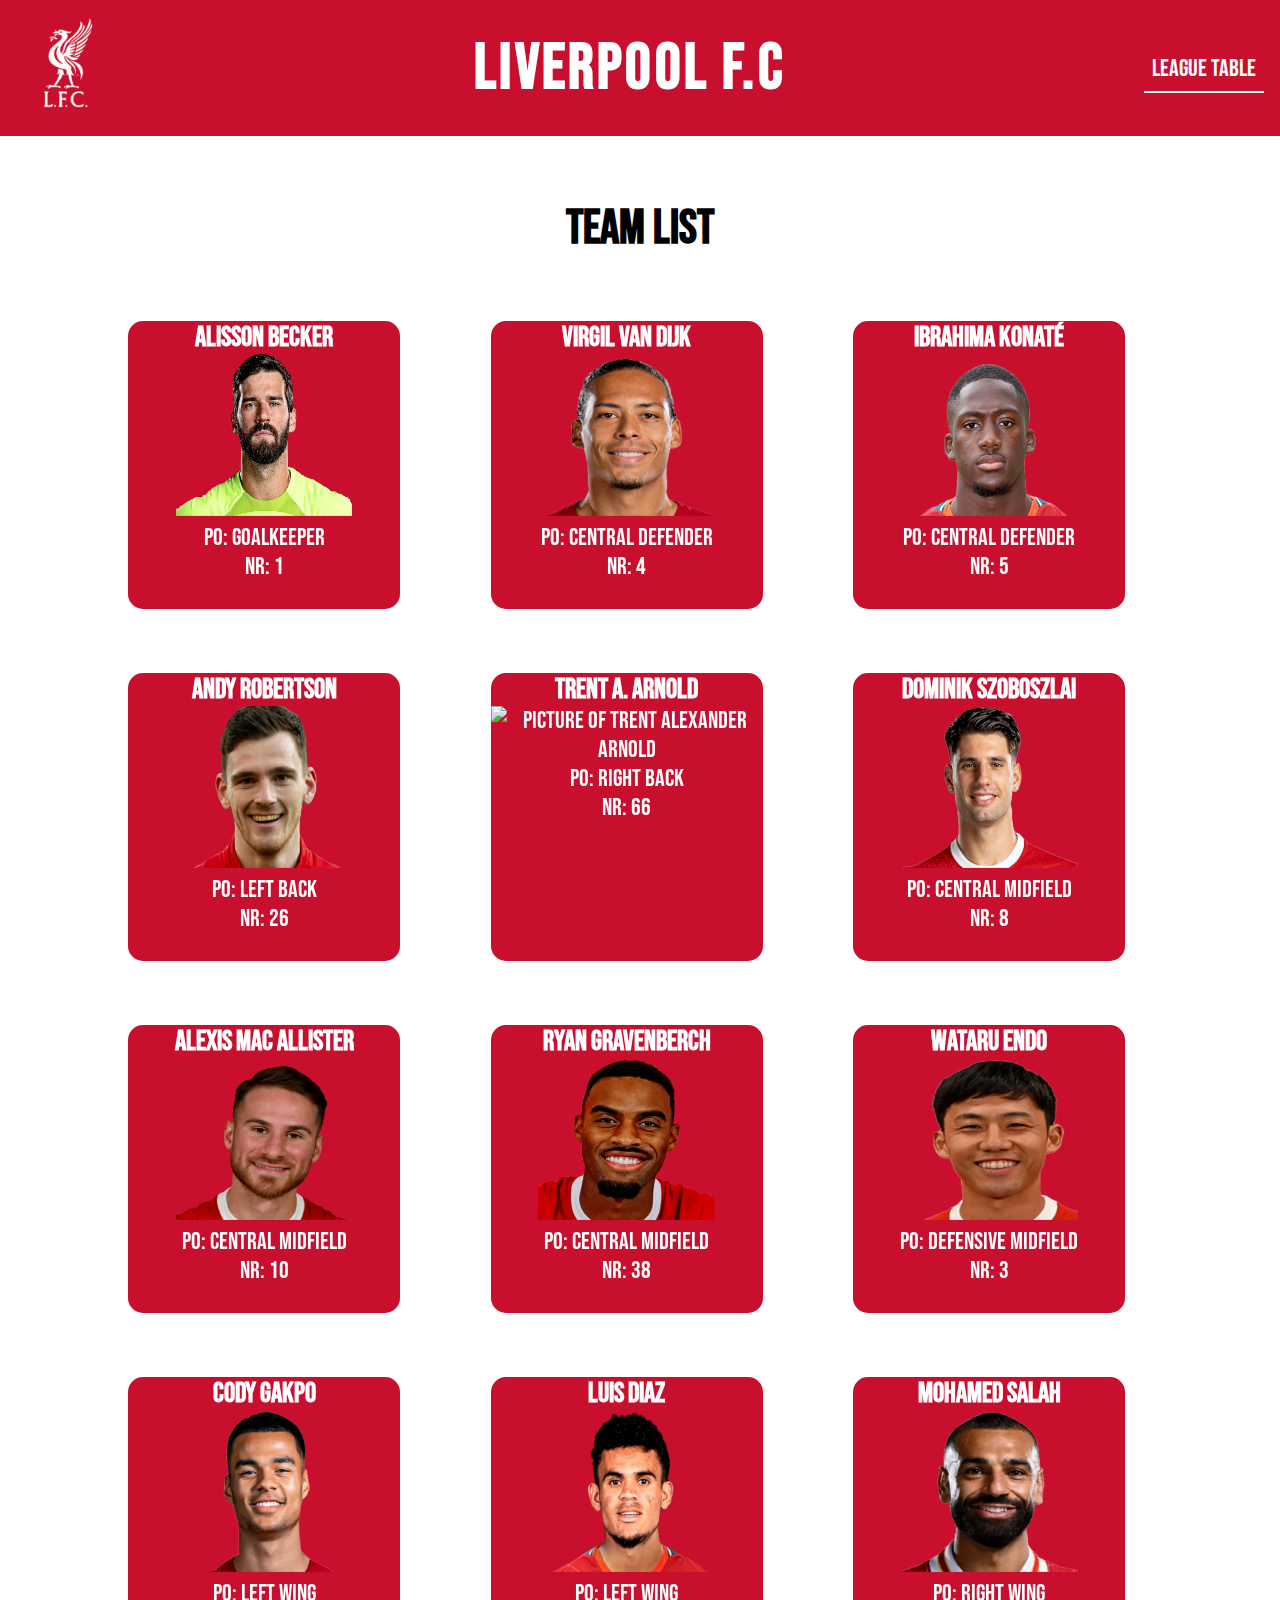
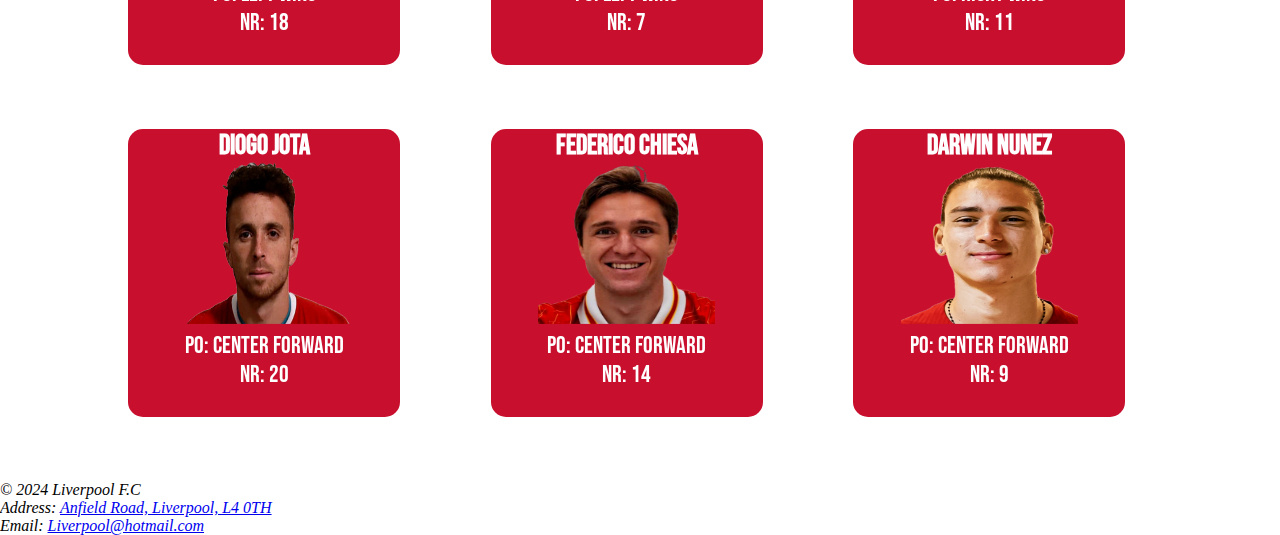
==== commit aae24c73: "added a new css link" ====
--- a/index.html
+++ b/index.html
@@ -3,7 +3,11 @@
 <head>
     <meta charset="UTF-8">
     <meta name="viewport" content="width=device-width, initial-scale=1.0">
+    <link rel="stylesheet" href="/css/reset.css">
+    <link rel="stylesheet" href="/css/header-navbar.css">
+    <link rel="stylesheet" href="/css/footer.css">
     <link rel="stylesheet" href="css/style.css">
+    <link rel="icon" href="/assets/icon/favicon-16x16.png" type="image/png">
     <title>Liverpool F.C</title>
 </head>
 <body>
--- a/css/header-navbar.css
+++ b/css/header-navbar.css
@@ -0,0 +1,53 @@
+/* Header Section */
+header {
+    position: sticky;
+    z-index: 100;
+    top: 0;
+}
+
+.header__section {
+    display: flex;
+    justify-content: space-between;
+    align-items: center; 
+    padding: 1rem;
+    background-color: rgb(200, 16, 46); 
+}
+
+/* Logo */
+.header__logo {
+    max-width: 100px; 
+}
+
+.header__logo-img {
+    width: 100%;
+    height: auto; 
+}
+
+/* Heading Title */
+.header__heading {
+    text-align: center;
+    font-family: "bebas", sans-serif;
+    font-size: 4rem;
+    justify-self: center;
+    color: white;
+    letter-spacing: 0.2rem;
+}
+
+/* nav bar */
+.header__nav-list li {
+    list-style: none; 
+}
+
+.header__nav-list a {
+    font-family: "bebas", sans-serif;
+    font-size: 1.5rem;
+    text-decoration: none;
+    color: white;
+    padding: 0.5rem;
+    border-bottom: 2px solid white;
+}
+
+.header__nav-list a:hover {
+    cursor: pointer;
+    color: blue;
+}
--- a/css/style.css
+++ b/css/style.css
@@ -1,66 +1,7 @@
-/* Universal styles */
-* {
-    box-sizing: border-box;
-    margin: 0;
-    padding: 0;
-}
+/* font face styles */
 @font-face {
     font-family: "bebas";
     src: url("/assets/fonts/bebas-regular.ttf") format(truetype);
-}
-
-
-/* Header Section */
-header {
-    position: sticky;
-    z-index: 100;
-    top: 0;
-}
-
-.header__section {
-    display: flex;
-    justify-content: space-between;
-    align-items: center; 
-    padding: 1rem;
-    background-color: rgb(200, 16, 46); 
-}
-
-/* Logo */
-.header__logo {
-    max-width: 100px; 
-}
-
-.header__logo-img {
-    width: 100%;
-    height: auto; 
-}
-
-/* Heading Title */
-.header__heading {
-    text-align: center;
-    font-family: "bebas", sans-serif;
-    font-size: 4rem;
-    justify-self: center;
-    color: white;
-}
-
-/* nav bar */
-.header__nav-list li {
-    list-style: none; 
-}
-
-.header__nav-list a {
-    font-family: "bebas", sans-serif;
-    font-size: 1.5rem;
-    text-decoration: none;
-    color: white;
-    padding: 0.5rem;
-    border-bottom: 2px solid white;
-}
-
-.header__nav-list a:hover {
-    cursor: pointer;
-    color: blue;
 }
 
 
@@ -216,27 +157,6 @@
 }
 
 
-/* Footer Section */
-.contact {
-    display: flex;
-    justify-content: center;
-    align-items: center;
-    background-color: rgb(200, 16, 46);
-    width: 100%;
-    height: 20vh;
-}
-
-.contact__details {
-    display: flex;
-    justify-content: space-evenly;
-    font-family: "bebas";
-    font-size: 1.5rem;
-    color: white;
-    width: 100%;
-}
-
-
-
 /* Media Queries */
 
 /* Tablet */
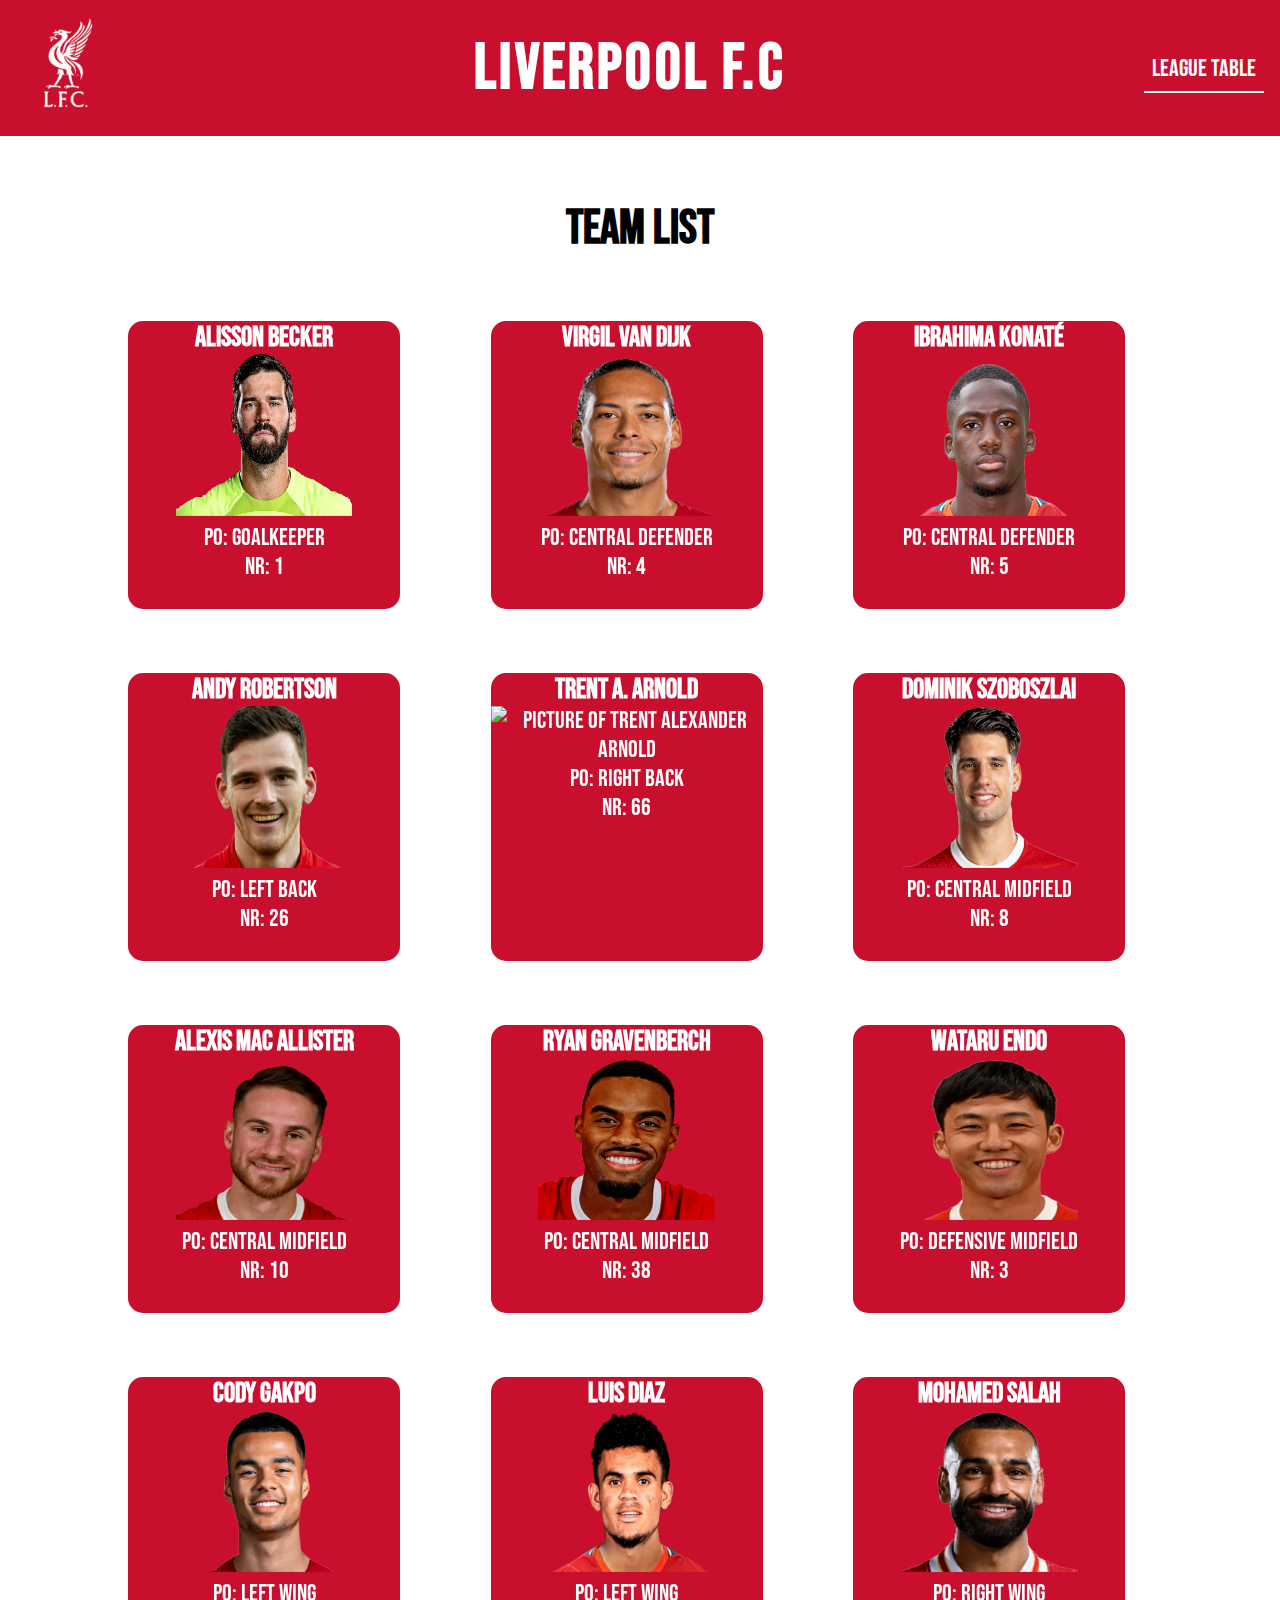
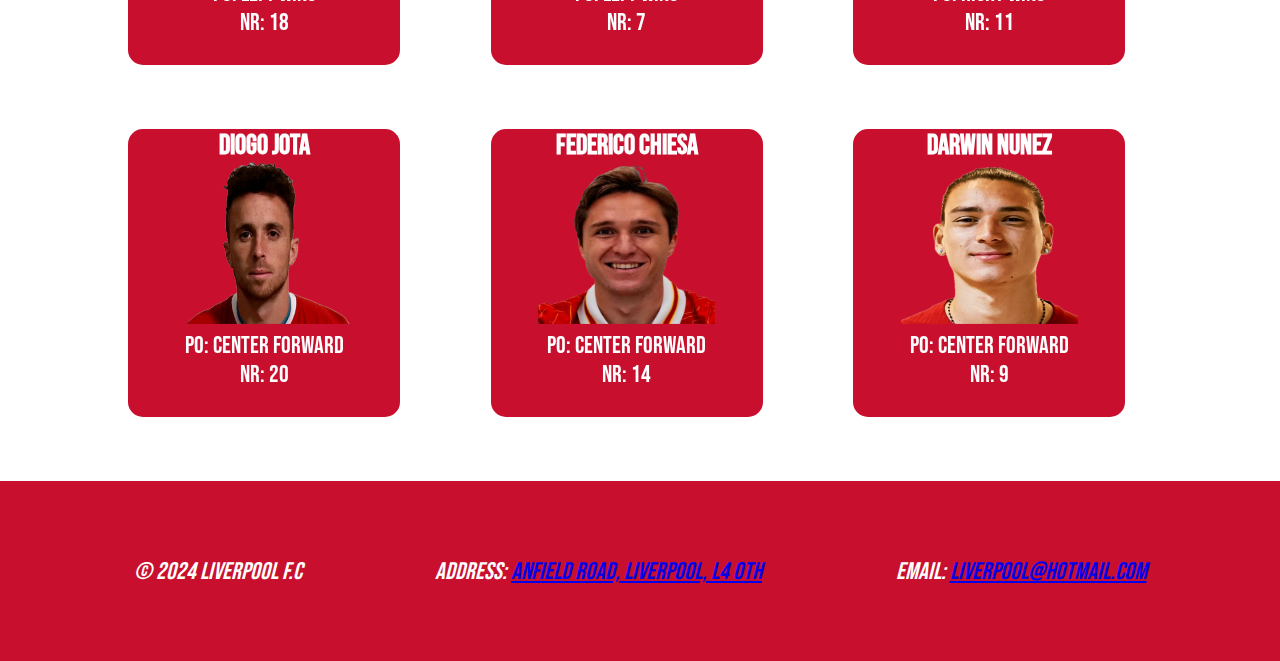
==== commit dc4700ed: "added link to the league table in nav" ====
--- a/index.html
+++ b/index.html
@@ -20,7 +20,7 @@
             <h1 class="header__heading" role="heading">Liverpool F.C</h1>
             <nav class="header__nav">
                 <ul class="header__nav-list">
-                    <li><a href="#">League Table</a></li>
+                    <li><a href="league-table.html">League Table</a></li>
                 </ul>
             </nav>
         </section>
--- a/css/footer.css
+++ b/css/footer.css
@@ -0,0 +1,18 @@
+/* Footer Section */
+.contact {
+    display: flex;
+    justify-content: center;
+    align-items: center;
+    background-color: rgb(200, 16, 46);
+    width: 100%;
+    height: 20vh;
+}
+
+.contact__details {
+    display: flex;
+    justify-content: space-evenly;
+    font-family: "bebas";
+    font-size: 1.5rem;
+    color: white;
+    width: 100%;
+}--- a/css/style.css
+++ b/css/style.css
@@ -1,3 +1,4 @@
+
 /* font face styles */
 @font-face {
     font-family: "bebas";
